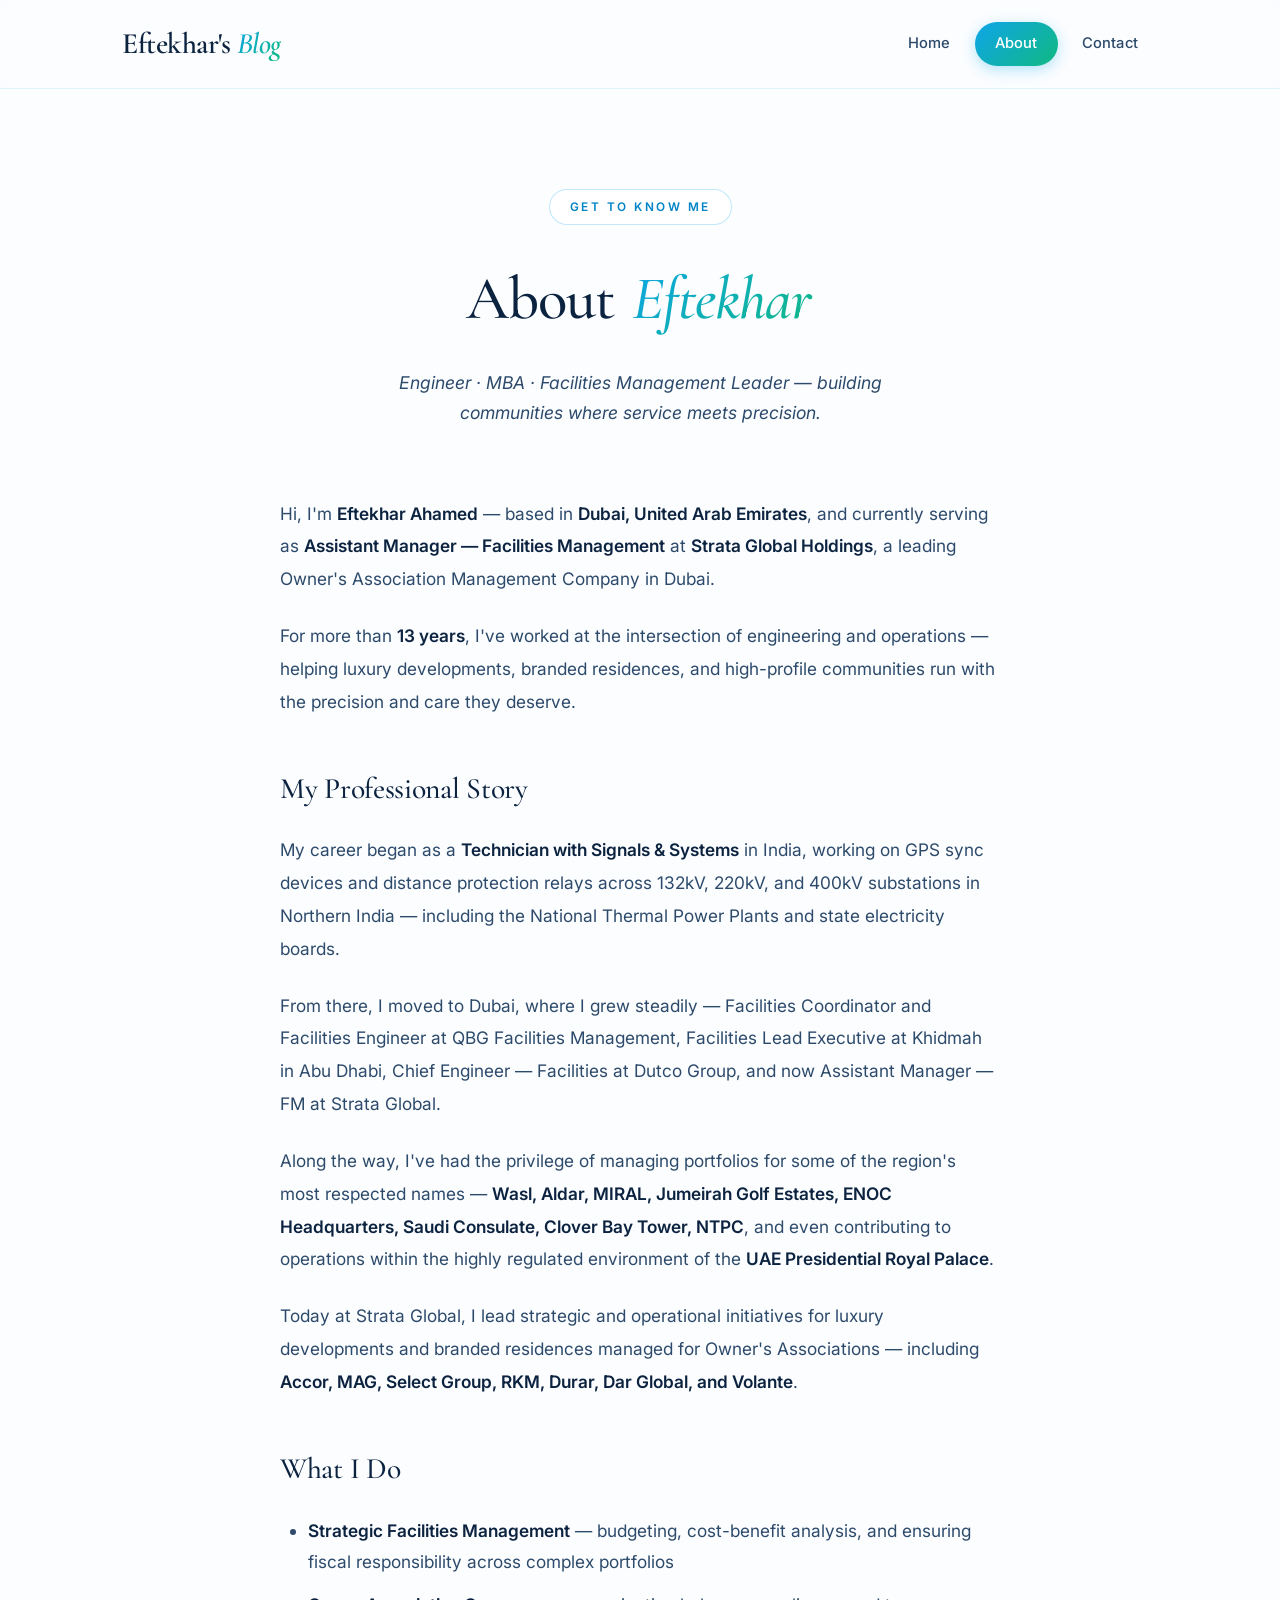
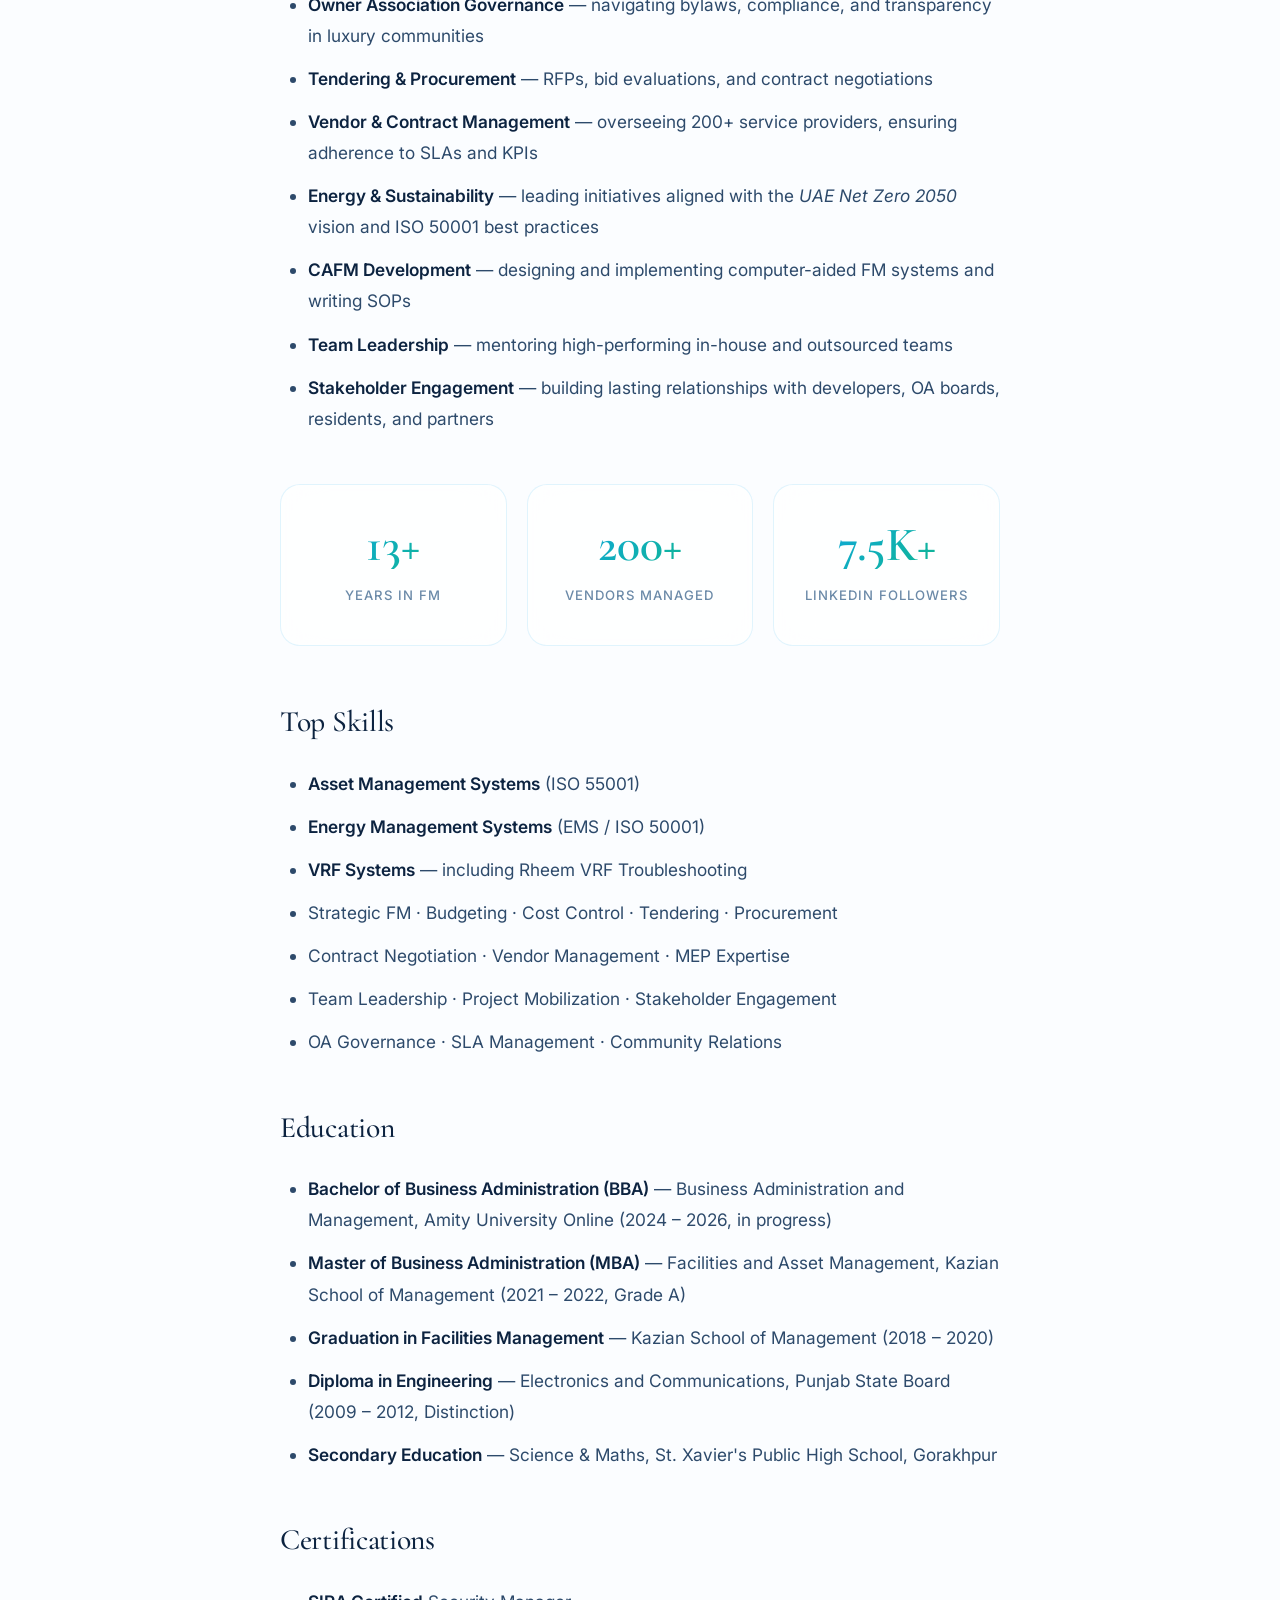
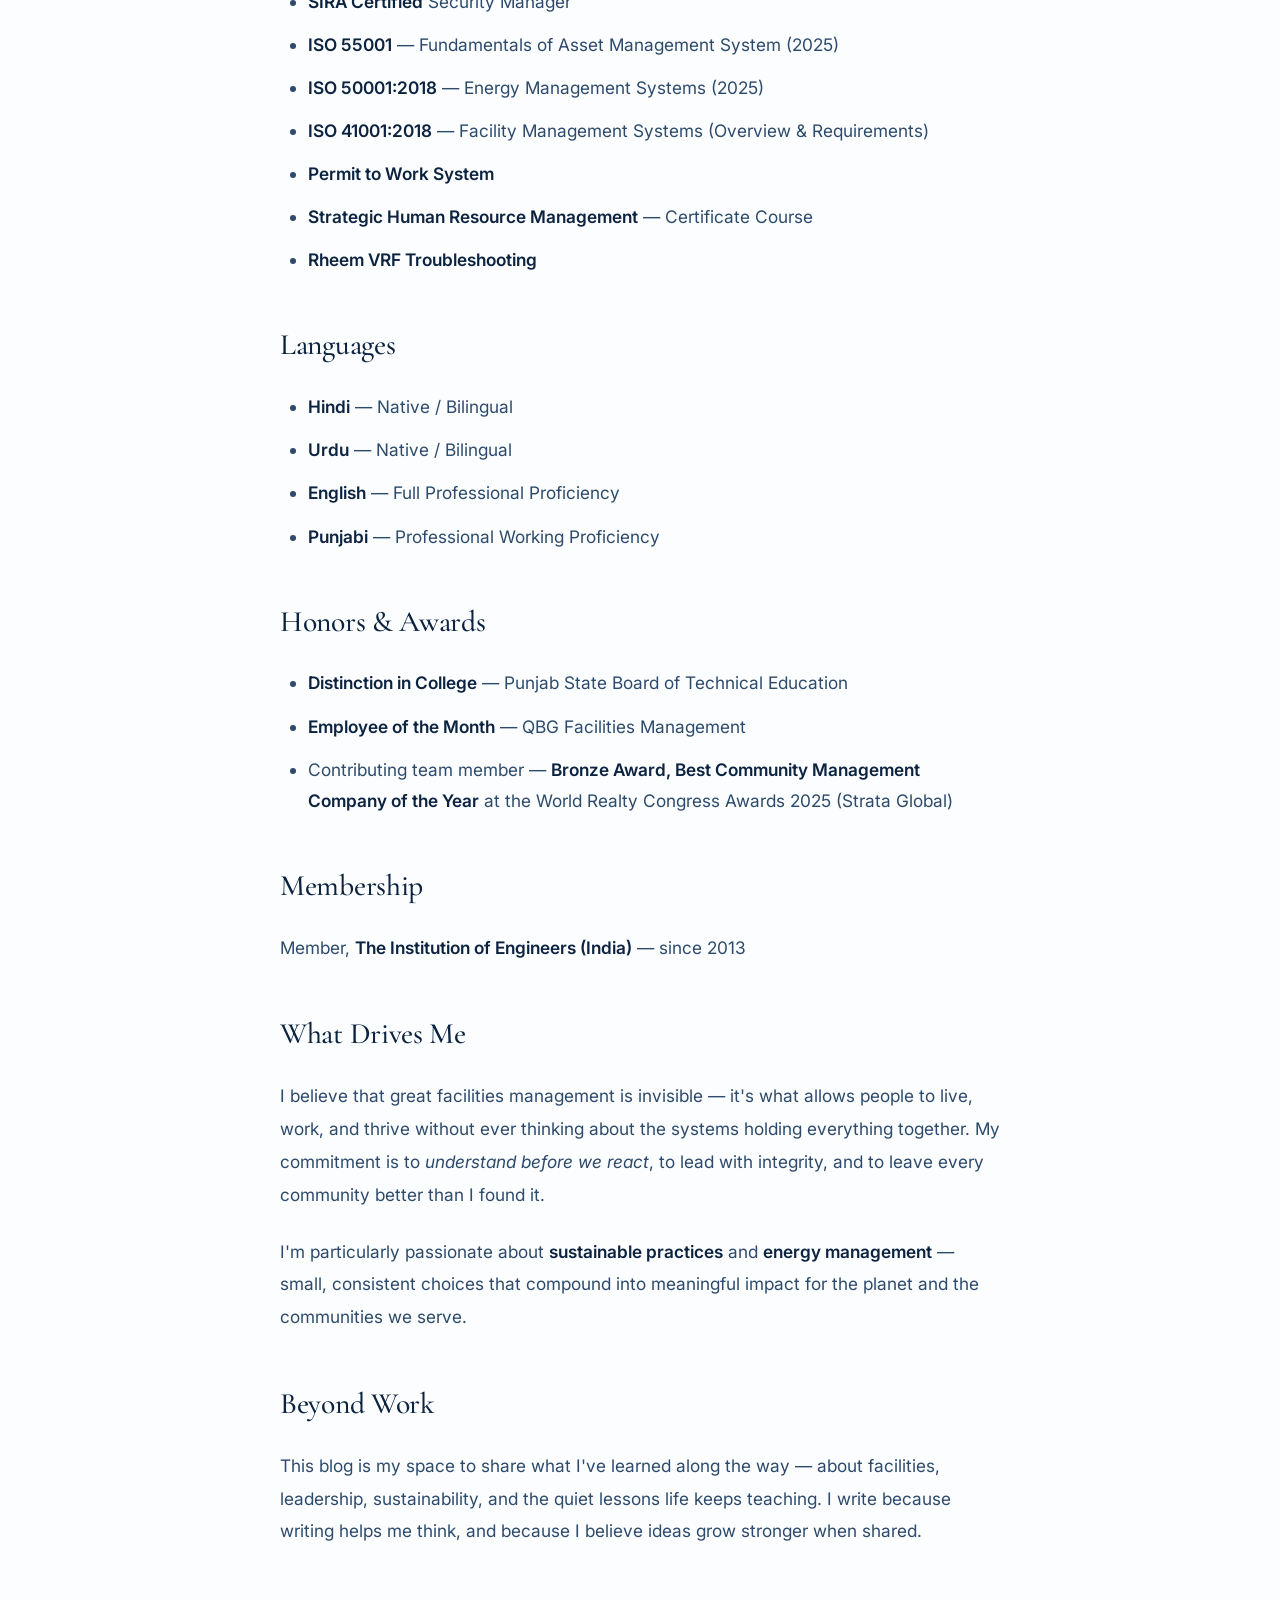
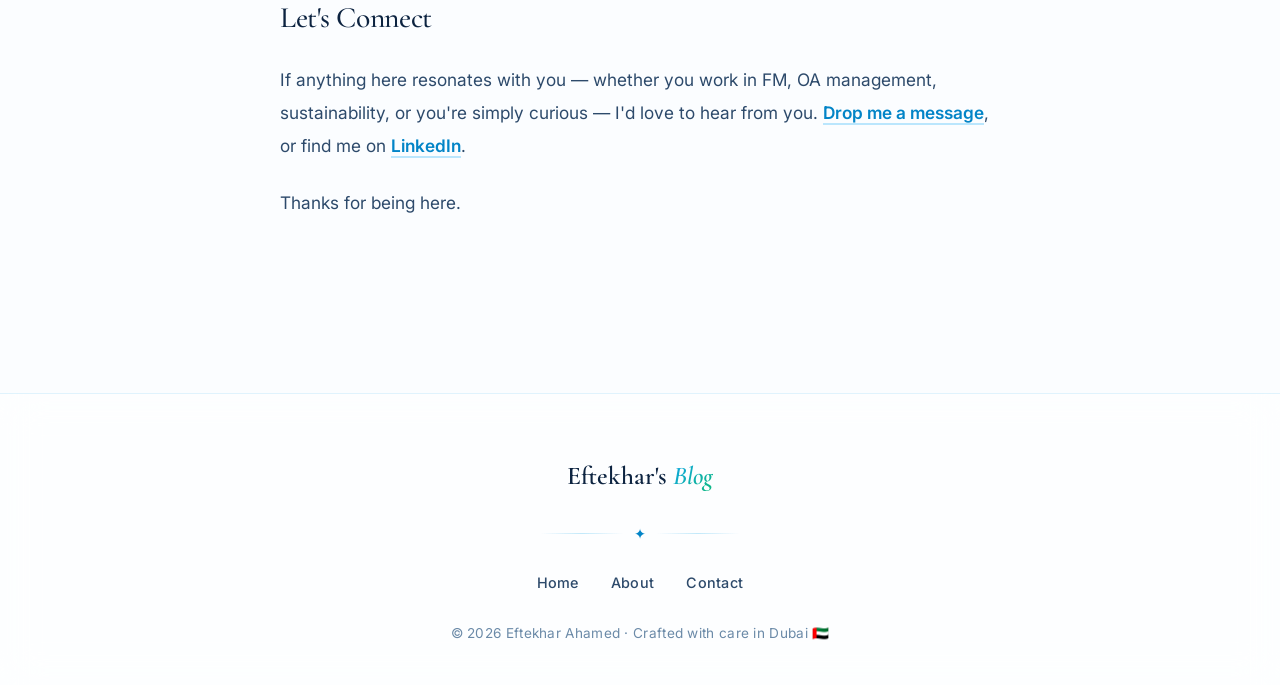
==== about.html @ 0084b4db "Nature hero: water drop, plants, parallax, scroll reveal, fix italic crop" ====
<!DOCTYPE html>
<html lang="en">
<head>
    <meta charset="UTF-8">
    <meta name="viewport" content="width=device-width, initial-scale=1.0">
    <meta name="color-scheme" content="light only">
    <title>About — Eftekhar Ahamed | Facilities Management Professional</title>
    <meta name="description" content="Eftekhar Ahamed — Assistant Manager FM at Strata Global. 13+ years in luxury Owner Association & Property Management across Dubai and UAE.">
    <link rel="preconnect" href="https://fonts.googleapis.com">
    <link rel="preconnect" href="https://fonts.gstatic.com" crossorigin>
    <link href="https://fonts.googleapis.com/css2?family=Cormorant+Garamond:ital,wght@0,400;0,500;0,600;0,700;1,400;1,500;1,600&family=Inter:wght@400;500;600;700&display=swap" rel="stylesheet">
    <link rel="stylesheet" href="css/style.css">
</head>
<body>
    <div class="orb orb-1"></div>
    <div class="orb orb-2"></div>
    <div class="orb orb-3"></div>

    <header class="header">
        <div class="container">
            <a href="index.html" class="logo">Eftekhar's <span>Blog</span></a>
            <nav class="nav">
                <a href="index.html">Home</a>
                <a href="about.html" class="active">About</a>
                <a href="contact.html">Contact</a>
            </nav>
        </div>
    </header>

    <main class="container">
        <section class="page-hero">
            <span class="tagline">Get to know me</span>
            <h1>About <em>Eftekhar</em></h1>
            <p>Engineer · MBA · Facilities Management Leader — building communities where service meets precision.</p>
        </section>

        <section class="about-content">
            <p>Hi, I'm <strong>Eftekhar Ahamed</strong> — based in <strong>Dubai, United Arab Emirates</strong>, and currently serving as <strong>Assistant Manager — Facilities Management</strong> at <strong>Strata Global Holdings</strong>, a leading Owner's Association Management Company in Dubai.</p>

            <p>For more than <strong>13 years</strong>, I've worked at the intersection of engineering and operations — helping luxury developments, branded residences, and high-profile communities run with the precision and care they deserve.</p>

            <h2>My Professional Story</h2>
            <p>My career began as a <strong>Technician with Signals & Systems</strong> in India, working on GPS sync devices and distance protection relays across 132kV, 220kV, and 400kV substations in Northern India — including the National Thermal Power Plants and state electricity boards.</p>

            <p>From there, I moved to Dubai, where I grew steadily — Facilities Coordinator and Facilities Engineer at QBG Facilities Management, Facilities Lead Executive at Khidmah in Abu Dhabi, Chief Engineer — Facilities at Dutco Group, and now Assistant Manager — FM at Strata Global.</p>

            <p>Along the way, I've had the privilege of managing portfolios for some of the region's most respected names — <strong>Wasl, Aldar, MIRAL, Jumeirah Golf Estates, ENOC Headquarters, Saudi Consulate, Clover Bay Tower, NTPC</strong>, and even contributing to operations within the highly regulated environment of the <strong>UAE Presidential Royal Palace</strong>.</p>

            <p>Today at Strata Global, I lead strategic and operational initiatives for luxury developments and branded residences managed for Owner's Associations — including <strong>Accor, MAG, Select Group, RKM, Durar, Dar Global, and Volante</strong>.</p>

            <h2>What I Do</h2>
            <ul>
                <li><strong>Strategic Facilities Management</strong> — budgeting, cost-benefit analysis, and ensuring fiscal responsibility across complex portfolios</li>
                <li><strong>Owner Association Governance</strong> — navigating bylaws, compliance, and transparency in luxury communities</li>
                <li><strong>Tendering & Procurement</strong> — RFPs, bid evaluations, and contract negotiations</li>
                <li><strong>Vendor & Contract Management</strong> — overseeing 200+ service providers, ensuring adherence to SLAs and KPIs</li>
                <li><strong>Energy & Sustainability</strong> — leading initiatives aligned with the <em>UAE Net Zero 2050</em> vision and ISO 50001 best practices</li>
                <li><strong>CAFM Development</strong> — designing and implementing computer-aided FM systems and writing SOPs</li>
                <li><strong>Team Leadership</strong> — mentoring high-performing in-house and outsourced teams</li>
                <li><strong>Stakeholder Engagement</strong> — building lasting relationships with developers, OA boards, residents, and partners</li>
            </ul>

            <div class="about-stats">
                <div class="about-stat">
                    <span class="number">13+</span>
                    <span class="label">Years in FM</span>
                </div>
                <div class="about-stat">
                    <span class="number">200+</span>
                    <span class="label">Vendors Managed</span>
                </div>
                <div class="about-stat">
                    <span class="number">7.5K+</span>
                    <span class="label">LinkedIn Followers</span>
                </div>
            </div>

            <h2>Top Skills</h2>
            <ul>
                <li><strong>Asset Management Systems</strong> (ISO 55001)</li>
                <li><strong>Energy Management Systems</strong> (EMS / ISO 50001)</li>
                <li><strong>VRF Systems</strong> — including Rheem VRF Troubleshooting</li>
                <li>Strategic FM · Budgeting · Cost Control · Tendering · Procurement</li>
                <li>Contract Negotiation · Vendor Management · MEP Expertise</li>
                <li>Team Leadership · Project Mobilization · Stakeholder Engagement</li>
                <li>OA Governance · SLA Management · Community Relations</li>
            </ul>

            <h2>Education</h2>
            <ul>
                <li><strong>Bachelor of Business Administration (BBA)</strong> — Business Administration and Management, Amity University Online (2024 – 2026, in progress)</li>
                <li><strong>Master of Business Administration (MBA)</strong> — Facilities and Asset Management, Kazian School of Management (2021 – 2022, Grade A)</li>
                <li><strong>Graduation in Facilities Management</strong> — Kazian School of Management (2018 – 2020)</li>
                <li><strong>Diploma in Engineering</strong> — Electronics and Communications, Punjab State Board (2009 – 2012, Distinction)</li>
                <li><strong>Secondary Education</strong> — Science & Maths, St. Xavier's Public High School, Gorakhpur</li>
            </ul>

            <h2>Certifications</h2>
            <ul>
                <li><strong>SIRA Certified</strong> Security Manager</li>
                <li><strong>ISO 55001</strong> — Fundamentals of Asset Management System (2025)</li>
                <li><strong>ISO 50001:2018</strong> — Energy Management Systems (2025)</li>
                <li><strong>ISO 41001:2018</strong> — Facility Management Systems (Overview & Requirements)</li>
                <li><strong>Permit to Work System</strong></li>
                <li><strong>Strategic Human Resource Management</strong> — Certificate Course</li>
                <li><strong>Rheem VRF Troubleshooting</strong></li>
            </ul>

            <h2>Languages</h2>
            <ul>
                <li><strong>Hindi</strong> — Native / Bilingual</li>
                <li><strong>Urdu</strong> — Native / Bilingual</li>
                <li><strong>English</strong> — Full Professional Proficiency</li>
                <li><strong>Punjabi</strong> — Professional Working Proficiency</li>
            </ul>

            <h2>Honors & Awards</h2>
            <ul>
                <li><strong>Distinction in College</strong> — Punjab State Board of Technical Education</li>
                <li><strong>Employee of the Month</strong> — QBG Facilities Management</li>
                <li>Contributing team member — <strong>Bronze Award, Best Community Management Company of the Year</strong> at the World Realty Congress Awards 2025 (Strata Global)</li>
            </ul>

            <h2>Membership</h2>
            <p>Member, <strong>The Institution of Engineers (India)</strong> — since 2013</p>

            <h2>What Drives Me</h2>
            <p>I believe that great facilities management is invisible — it's what allows people to live, work, and thrive without ever thinking about the systems holding everything together. My commitment is to <em>understand before we react</em>, to lead with integrity, and to leave every community better than I found it.</p>

            <p>I'm particularly passionate about <strong>sustainable practices</strong> and <strong>energy management</strong> — small, consistent choices that compound into meaningful impact for the planet and the communities we serve.</p>

            <h2>Beyond Work</h2>
            <p>This blog is my space to share what I've learned along the way — about facilities, leadership, sustainability, and the quiet lessons life keeps teaching. I write because writing helps me think, and because I believe ideas grow stronger when shared.</p>

            <h2>Let's Connect</h2>
            <p>If anything here resonates with you — whether you work in FM, OA management, sustainability, or you're simply curious — I'd love to hear from you. <a href="contact.html">Drop me a message</a>, or find me on <a href="https://www.linkedin.com/in/eftekhar-ahamed-2933852b/" target="_blank" rel="noopener">LinkedIn</a>.</p>

            <p>Thanks for being here.</p>
        </section>
    </main>

    <footer class="footer">
        <div class="container">
            <div class="footer-logo">Eftekhar's <span>Blog</span></div>
            <div class="footer-divider"><span>✦</span></div>
            <div class="footer-links">
                <a href="index.html">Home</a>
                <a href="about.html">About</a>
                <a href="contact.html">Contact</a>
            </div>
            <p>&copy; 2026 Eftekhar Ahamed · Crafted with care in Dubai 🇦🇪</p>
        </div>
    </footer>

    <script src="js/main.js" defer></script>
</body>
</html>
---- css/style.css ----
/* ==========================================
   EFTEKHAR'S BLOG - Elegant Sky & Green
   Nature edition with parallax & scroll reveal
   ========================================== */

* {
    margin: 0;
    padding: 0;
    box-sizing: border-box;
}

:root {
    color-scheme: light only;

    --bg: #fbfdff;
    --bg-soft: #f0f9ff;
    --surface: rgba(255, 255, 255, 0.75);
    --border: rgba(14, 165, 233, 0.12);
    --border-strong: rgba(14, 165, 233, 0.25);
    --text: #0c2340;
    --text-soft: #2d4a6b;
    --text-muted: #6b8aa8;

    --sky-50: #f0f9ff;
    --sky-100: #e0f2fe;
    --sky-200: #bae6fd;
    --sky-300: #7dd3fc;
    --sky-400: #38bdf8;
    --sky-500: #0ea5e9;
    --sky-600: #0284c7;
    --sky-700: #0369a1;

    --green-50: #ecfdf5;
    --green-100: #d1fae5;
    --green-200: #a7f3d0;
    --green-300: #6ee7b7;
    --green-400: #34d399;
    --green-500: #10b981;
    --green-600: #059669;
    --green-700: #047857;

    --accent: var(--sky-600);
    --accent-2: var(--green-600);
    --accent-soft: rgba(14, 165, 233, 0.08);

    --gradient: linear-gradient(135deg, var(--sky-500) 0%, var(--green-500) 100%);
    --gradient-soft: linear-gradient(135deg, var(--sky-100) 0%, var(--green-100) 100%);
    --gradient-hover: linear-gradient(135deg, var(--sky-600) 0%, var(--green-600) 100%);

    --shadow-sm: 0 2px 12px rgba(14, 165, 233, 0.08);
    --shadow-md: 0 8px 28px rgba(14, 165, 233, 0.12);
    --shadow-lg: 0 24px 60px rgba(14, 165, 233, 0.18);
    --shadow-elegant: 0 1px 2px rgba(14, 165, 233, 0.06), 0 8px 32px rgba(14, 165, 233, 0.08);

    --font-serif: 'Cormorant Garamond', Georgia, serif;
    --font-sans: 'Inter', -apple-system, BlinkMacSystemFont, 'Segoe UI', system-ui, sans-serif;
}

html {
    scroll-behavior: smooth;
    background: var(--bg);
}

body {
    font-family: var(--font-sans);
    background: var(--bg);
    color: var(--text);
    line-height: 1.75;
    -webkit-font-smoothing: antialiased;
    -moz-osx-font-smoothing: grayscale;
    overflow-x: hidden;
    min-height: 100vh;
    font-weight: 400;
}

/* ==========================================
   AMBIENT BACKGROUND
   ========================================== */
body::before {
    content: '';
    position: fixed;
    inset: 0;
    background:
        radial-gradient(at 20% 15%, rgba(14, 165, 233, 0.10) 0px, transparent 50%),
        radial-gradient(at 80% 20%, rgba(16, 185, 129, 0.08) 0px, transparent 50%),
        radial-gradient(at 50% 90%, rgba(125, 211, 252, 0.08) 0px, transparent 50%);
    z-index: -2;
}

.orb {
    position: fixed;
    border-radius: 50%;
    filter: blur(110px);
    opacity: 0.28;
    z-index: -1;
    pointer-events: none;
}

.orb-1 {
    width: 500px;
    height: 500px;
    background: var(--sky-400);
    top: -150px;
    left: -150px;
    animation: float1 28s ease-in-out infinite;
}

.orb-2 {
    width: 400px;
    height: 400px;
    background: var(--green-400);
    top: 40%;
    right: -150px;
    animation: float2 24s ease-in-out infinite;
}

.orb-3 {
    width: 350px;
    height: 350px;
    background: var(--sky-300);
    bottom: -100px;
    left: 35%;
    animation: float3 32s ease-in-out infinite;
}

@keyframes float1 {
    0%, 100% { transform: translate(0, 0); }
    50% { transform: translate(80px, 60px); }
}
@keyframes float2 {
    0%, 100% { transform: translate(0, 0); }
    50% { transform: translate(-100px, 40px); }
}
@keyframes float3 {
    0%, 100% { transform: translate(0, 0); }
    50% { transform: translate(60px, -80px); }
}

.container {
    max-width: 1100px;
    margin: 0 auto;
    padding: 0 32px;
    position: relative;
}

/* ==========================================
   HEADER
   ========================================== */
.header {
    position: sticky;
    top: 0;
    z-index: 100;
    backdrop-filter: blur(24px) saturate(180%);
    -webkit-backdrop-filter: blur(24px) saturate(180%);
    background: rgba(251, 253, 255, 0.75);
    border-bottom: 1px solid var(--border);
    padding: 22px 0;
}

.header .container {
    display: flex;
    justify-content: space-between;
    align-items: center;
}

.logo {
    font-family: var(--font-serif);
    font-size: 1.85rem;
    font-weight: 600;
    text-decoration: none;
    color: var(--text);
    letter-spacing: -0.5px;
    line-height: 1;
    transition: all 0.4s ease;
}

.logo span {
    background: var(--gradient);
    -webkit-background-clip: text;
    background-clip: text;
    -webkit-text-fill-color: transparent;
    font-style: italic;
}

.logo:hover {
    transform: scale(1.02);
}

.nav {
    display: flex;
    gap: 4px;
    align-items: center;
}

.nav a {
    color: var(--text-soft);
    text-decoration: none;
    padding: 9px 20px;
    border-radius: 100px;
    font-size: 0.92rem;
    font-weight: 500;
    transition: all 0.35s cubic-bezier(0.4, 0, 0.2, 1);
    letter-spacing: 0.2px;
}

.nav a:hover {
    color: var(--accent);
    background: var(--accent-soft);
}

.nav a.active {
    color: white;
    background: var(--gradient);
    box-shadow: 0 4px 14px rgba(14, 165, 233, 0.3);
}

/* ==========================================
   HOME HERO — Full screen nature
   ========================================== */
.hero-fullscreen {
    position: relative;
    min-height: 100vh;
    margin: 0 -32px;
    overflow: hidden;
    display: flex;
    align-items: center;
    justify-content: center;
    isolation: isolate;
}

.hero-image {
    position: absolute;
    inset: -10% -5%;
    z-index: -1;
    background-image: url('https://images.unsplash.com/photo-1559825481-12a05cc00344?w=1920&q=85&auto=format&fit=crop');
    background-size: cover;
    background-position: center;
    will-change: transform;
}

.hero-overlay {
    position: absolute;
    inset: 0;
    z-index: -1;
    background:
        linear-gradient(180deg, rgba(251, 253, 255, 0.35) 0%, rgba(251, 253, 255, 0.65) 60%, rgba(251, 253, 255, 0.95) 100%),
        linear-gradient(135deg, rgba(14, 165, 233, 0.15) 0%, rgba(16, 185, 129, 0.12) 100%);
}

.hero-content {
    text-align: center;
    padding: 60px 32px;
    position: relative;
    max-width: 800px;
    z-index: 2;
}

/* Plant decorations */
.plant {
    position: absolute;
    z-index: 1;
    opacity: 0.85;
    pointer-events: none;
    will-change: transform;
}

.plant-1 {
    bottom: -20px;
    left: -10px;
    width: 320px;
    transform-origin: bottom left;
    animation: sway 8s ease-in-out infinite;
}

.plant-2 {
    bottom: -30px;
    right: -20px;
    width: 360px;
    transform-origin: bottom right;
    animation: sway 9s ease-in-out infinite reverse;
}

.plant-3 {
    top: 5%;
    right: 3%;
    width: 140px;
    opacity: 0.7;
    animation: sway 11s ease-in-out infinite;
}

.plant-4 {
    top: 8%;
    left: 2%;
    width: 160px;
    opacity: 0.7;
    animation: sway 10s ease-in-out infinite reverse;
}

@keyframes sway {
    0%, 100% { transform: rotate(0deg); }
    50% { transform: rotate(2.5deg); }
}

/* Water drop ripple */
.water-drop {
    position: absolute;
    top: 18%;
    left: 50%;
    transform: translateX(-50%);
    width: 100px;
    height: 100px;
    z-index: 1;
    pointer-events: none;
}

.water-drop::before,
.water-drop::after {
    content: '';
    position: absolute;
    inset: 0;
    border-radius: 50%;
    border: 2px solid rgba(14, 165, 233, 0.4);
    animation: ripple 4s ease-out infinite;
}

.water-drop::after {
    animation-delay: 2s;
}

@keyframes ripple {
    0% { transform: scale(0.3); opacity: 1; }
    100% { transform: scale(2.5); opacity: 0; }
}

/* Hero text */
.hero-fullscreen .tagline {
    display: inline-flex;
    align-items: center;
    gap: 10px;
    background: rgba(255, 255, 255, 0.85);
    backdrop-filter: blur(10px);
    color: var(--accent);
    padding: 10px 24px;
    border-radius: 100px;
    font-size: 0.78rem;
    font-weight: 600;
    margin-bottom: 36px;
    letter-spacing: 2.5px;
    text-transform: uppercase;
    border: 1px solid var(--border-strong);
    box-shadow: var(--shadow-sm);
}

.hero-fullscreen .tagline::before {
    content: '';
    width: 8px;
    height: 8px;
    border-radius: 50%;
    background: var(--gradient);
    animation: pulse 2s ease-in-out infinite;
}

@keyframes pulse {
    0%, 100% { opacity: 1; transform: scale(1); }
    50% { opacity: 0.6; transform: scale(1.3); }
}

.hero-fullscreen h1 {
    font-family: var(--font-serif);
    font-size: clamp(3rem, 7vw, 6rem);
    font-weight: 500;
    line-height: 1.25;
    letter-spacing: -1.5px;
    margin-bottom: 28px;
    color: var(--text);
    padding: 0.15em 0 0.25em;
    overflow: visible;
}

.hero-fullscreen h1 em {
    font-style: italic;
    background: var(--gradient);
    -webkit-background-clip: text;
    background-clip: text;
    -webkit-text-fill-color: transparent;
    background-size: 200% 200%;
    animation: gradientShift 8s ease infinite;
    display: inline-block;
    font-weight: 500;
    padding: 0 0.05em;
    line-height: 1.3;
}

@keyframes gradientShift {
    0%, 100% { background-position: 0% 50%; }
    50% { background-position: 100% 50%; }
}

.hero-fullscreen p {
    color: var(--text-soft);
    font-size: clamp(1.05rem, 1.8vw, 1.3rem);
    max-width: 620px;
    margin: 0 auto 44px;
    line-height: 1.7;
    font-weight: 400;
}

.hero-fullscreen .cta-group {
    display: flex;
    gap: 14px;
    justify-content: center;
    flex-wrap: wrap;
}

/* Scroll indicator */
.scroll-hint {
    position: absolute;
    bottom: 30px;
    left: 50%;
    transform: translateX(-50%);
    color: var(--text-soft);
    font-size: 0.8rem;
    letter-spacing: 2px;
    text-transform: uppercase;
    font-weight: 500;
    z-index: 2;
    display: flex;
    flex-direction: column;
    align-items: center;
    gap: 10px;
    animation: scrollHint 2.5s ease-in-out infinite;
}

.scroll-hint::after {
    content: '';
    width: 1px;
    height: 40px;
    background: linear-gradient(180deg, var(--accent), transparent);
}

@keyframes scrollHint {
    0%, 100% { transform: translate(-50%, 0); opacity: 0.6; }
    50% { transform: translate(-50%, 10px); opacity: 1; }
}

/* ==========================================
   BUTTONS
   ========================================== */
.btn {
    display: inline-flex;
    align-items: center;
    gap: 10px;
    padding: 16px 34px;
    border-radius: 100px;
    text-decoration: none;
    font-weight: 600;
    font-size: 0.95rem;
    letter-spacing: 0.3px;
    transition: all 0.4s cubic-bezier(0.4, 0, 0.2, 1);
    border: none;
    cursor: pointer;
    font-family: inherit;
}

.btn-primary {
    background: var(--gradient);
    color: white;
    box-shadow: 0 10px 30px rgba(14, 165, 233, 0.35);
}

.btn-primary:hover {
    transform: translateY(-3px);
    box-shadow: 0 16px 40px rgba(14, 165, 233, 0.45);
}

.btn-secondary {
    background: rgba(255, 255, 255, 0.9);
    backdrop-filter: blur(10px);
    color: var(--text);
    border: 1.5px solid var(--border-strong);
}

.btn-secondary:hover {
    transform: translateY(-3px);
    border-color: var(--accent);
    box-shadow: var(--shadow-md);
}

/* ==========================================
   SCROLL REVEAL
   ========================================== */
.reveal {
    opacity: 0;
    transform: translateY(40px);
    transition: opacity 1s cubic-bezier(0.16, 1, 0.3, 1), transform 1s cubic-bezier(0.16, 1, 0.3, 1);
    will-change: opacity, transform;
}

.reveal.visible {
    opacity: 1;
    transform: translateY(0);
}

.reveal-delay-1 { transition-delay: 0.1s; }
.reveal-delay-2 { transition-delay: 0.2s; }
.reveal-delay-3 { transition-delay: 0.3s; }

/* Soothing section transitions */
.posts-section {
    padding: 120px 0 80px;
    position: relative;
}

.posts-section::before {
    content: '';
    position: absolute;
    top: -1px;
    left: 50%;
    transform: translateX(-50%);
    width: 90%;
    max-width: 600px;
    height: 100px;
    background: radial-gradient(ellipse at center top, rgba(14, 165, 233, 0.08), transparent 70%);
    pointer-events: none;
}

/* Elegant divider */
.elegant-divider {
    display: flex;
    align-items: center;
    justify-content: center;
    gap: 14px;
    margin: 0 0 60px;
}

.elegant-divider::before,
.elegant-divider::after {
    content: '';
    flex: 1;
    max-width: 120px;
    height: 1px;
    background: linear-gradient(90deg, transparent, var(--border-strong), transparent);
}

.elegant-divider span {
    color: var(--accent);
    font-size: 1.3rem;
}

/* ==========================================
   SECTIONS
   ========================================== */
.section-title {
    text-align: center;
    margin-bottom: 70px;
}

.section-title .label {
    display: inline-block;
    color: var(--accent);
    font-size: 0.75rem;
    font-weight: 700;
    text-transform: uppercase;
    letter-spacing: 3px;
    margin-bottom: 14px;
}

.section-title h2 {
    font-family: var(--font-serif);
    font-size: clamp(2.2rem, 4vw, 3.2rem);
    font-weight: 500;
    letter-spacing: -1px;
    margin-bottom: 14px;
    line-height: 1.3;
    padding: 0.1em 0;
}

.section-title h2 em {
    font-style: italic;
    background: var(--gradient);
    -webkit-background-clip: text;
    background-clip: text;
    -webkit-text-fill-color: transparent;
    line-height: 1.4;
    display: inline-block;
}

.section-title p {
    color: var(--text-muted);
    font-size: 1.05rem;
    max-width: 500px;
    margin: 0 auto;
    font-style: italic;
}

/* ==========================================
   POSTS GRID
   ========================================== */
.posts-grid {
    display: grid;
    grid-template-columns: repeat(auto-fit, minmax(330px, 1fr));
    gap: 28px;
    padding-bottom: 100px;
}

.post-card {
    background: rgba(255, 255, 255, 0.75);
    backdrop-filter: blur(20px);
    -webkit-backdrop-filter: blur(20px);
    border: 1px solid var(--border);
    border-radius: 20px;
    padding: 36px;
    transition: all 0.5s cubic-bezier(0.4, 0, 0.2, 1);
    position: relative;
    overflow: hidden;
}

.post-card::before {
    content: '';
    position: absolute;
    top: 0;
    left: 0;
    right: 0;
    height: 3px;
    background: var(--gradient);
    transform: scaleX(0);
    transform-origin: left;
    transition: transform 0.5s ease;
}

.post-card:hover {
    transform: translateY(-6px);
    box-shadow: var(--shadow-lg);
    border-color: var(--border-strong);
}

.post-card:hover::before {
    transform: scaleX(1);
}

.post-meta-top {
    display: flex;
    align-items: center;
    gap: 12px;
    margin-bottom: 20px;
}

.post-date {
    color: var(--text-muted);
    font-size: 0.82rem;
    font-weight: 500;
    letter-spacing: 0.3px;
}

.post-tag {
    font-size: 0.7rem;
    padding: 5px 12px;
    border-radius: 100px;
    font-weight: 700;
    text-transform: uppercase;
    letter-spacing: 0.8px;
}

.tag-life {
    background: var(--sky-50);
    color: var(--sky-700);
    border: 1px solid var(--sky-100);
}

.tag-tech {
    background: var(--green-50);
    color: var(--green-700);
    border: 1px solid var(--green-100);
}

.tag-seo {
    background: linear-gradient(135deg, var(--sky-50), var(--green-50));
    color: var(--sky-700);
    border: 1px solid var(--border);
}

.post-card h3 {
    font-family: var(--font-serif);
    margin: 0 0 14px;
    font-size: 1.7rem;
    font-weight: 600;
    line-height: 1.3;
    letter-spacing: -0.3px;
}

.post-card h3 a {
    color: var(--text);
    text-decoration: none;
    transition: color 0.3s ease;
}

.post-card:hover h3 a {
    color: var(--accent);
}

.post-card p {
    color: var(--text-soft);
    font-size: 0.98rem;
    line-height: 1.7;
    margin-bottom: 22px;
}

.read-more {
    color: var(--accent);
    text-decoration: none;
    font-size: 0.88rem;
    font-weight: 600;
    display: inline-flex;
    align-items: center;
    gap: 8px;
    letter-spacing: 0.3px;
    transition: gap 0.3s ease;
}

.post-card:hover .read-more {
    gap: 14px;
}

/* ==========================================
   PAGE HERO (Inner pages)
   ========================================== */
.page-hero {
    text-align: center;
    padding: 100px 0 70px;
    position: relative;
}

.page-hero .tagline {
    display: inline-flex;
    align-items: center;
    gap: 10px;
    background: white;
    color: var(--accent);
    padding: 7px 20px;
    border-radius: 100px;
    font-size: 0.74rem;
    font-weight: 600;
    margin-bottom: 24px;
    letter-spacing: 2.5px;
    text-transform: uppercase;
    border: 1px solid var(--border-strong);
}

.page-hero h1 {
    font-family: var(--font-serif);
    font-size: clamp(2.4rem, 5vw, 3.8rem);
    font-weight: 500;
    letter-spacing: -1px;
    margin-bottom: 18px;
    line-height: 1.25;
    padding: 0.1em 0 0.15em;
}

.page-hero h1 em {
    font-style: italic;
    background: var(--gradient);
    -webkit-background-clip: text;
    background-clip: text;
    -webkit-text-fill-color: transparent;
    font-weight: 500;
    line-height: 1.4;
    display: inline-block;
    padding: 0 0.05em;
}

.page-hero p {
    color: var(--text-soft);
    font-size: 1.1rem;
    max-width: 560px;
    margin: 0 auto;
    line-height: 1.7;
    font-style: italic;
}

/* ==========================================
   POST PAGE
   ========================================== */
.post-header {
    text-align: center;
    padding: 80px 0 50px;
    max-width: 800px;
    margin: 0 auto;
}

.post-header h1 {
    font-family: var(--font-serif);
    font-size: clamp(2.2rem, 5vw, 3.4rem);
    font-weight: 500;
    line-height: 1.25;
    margin: 18px 0;
    letter-spacing: -0.8px;
    padding: 0.1em 0;
}

.post-header h1 em {
    font-style: italic;
    background: var(--gradient);
    -webkit-background-clip: text;
    background-clip: text;
    -webkit-text-fill-color: transparent;
    font-weight: 500;
    line-height: 1.4;
    display: inline-block;
    padding: 0 0.05em;
}

.post-meta {
    display: flex;
    align-items: center;
    justify-content: center;
    gap: 14px;
}

.back-link {
    display: inline-flex;
    align-items: center;
    gap: 8px;
    color: var(--accent);
    text-decoration: none;
    font-size: 0.88rem;
    font-weight: 600;
    margin-bottom: 12px;
    letter-spacing: 0.3px;
    transition: gap 0.3s ease;
}

.back-link:hover {
    gap: 12px;
}

.post-content {
    max-width: 720px;
    margin: 0 auto;
    padding-bottom: 100px;
    font-size: 1.1rem;
}

.post-content h2 {
    font-family: var(--font-serif);
    font-size: 1.85rem;
    margin: 50px 0 20px;
    font-weight: 500;
    letter-spacing: -0.3px;
    color: var(--text);
}

.post-content h3 {
    font-family: var(--font-serif);
    font-size: 1.4rem;
    margin: 34px 0 14px;
    font-weight: 600;
    color: var(--text);
}

.post-content p {
    margin-bottom: 24px;
    color: var(--text-soft);
    line-height: 1.9;
}

.post-content ul,
.post-content ol {
    margin: 0 0 26px 28px;
    color: var(--text-soft);
}

.post-content li {
    margin-bottom: 12px;
    line-height: 1.8;
}

.post-content blockquote {
    position: relative;
    padding: 28px 32px;
    margin: 36px 0;
    background: var(--gradient-soft);
    border-radius: 16px;
    font-family: var(--font-serif);
    font-size: 1.3rem;
    font-style: italic;
    color: var(--text);
    line-height: 1.6;
    font-weight: 400;
    border-left: 4px solid var(--accent);
}

.post-content blockquote::before {
    content: '"';
    position: absolute;
    top: -20px;
    left: 20px;
    font-size: 5rem;
    color: var(--accent);
    opacity: 0.2;
    font-family: var(--font-serif);
    line-height: 1;
}

.post-content code {
    background: var(--sky-50);
    padding: 3px 9px;
    border-radius: 6px;
    font-size: 0.92em;
    font-family: 'JetBrains Mono', 'Consolas', monospace;
    color: var(--accent);
    font-weight: 500;
    border: 1px solid var(--sky-100);
}

.post-content pre {
    background: linear-gradient(135deg, #0c2340, #1e3a5f);
    color: #e0f2fe;
    padding: 26px;
    border-radius: 14px;
    overflow-x: auto;
    margin: 26px 0;
    font-size: 0.94rem;
    box-shadow: var(--shadow-md);
}

.post-content pre code {
    background: none;
    color: inherit;
    padding: 0;
    border: none;
}

.post-content a {
    color: var(--accent);
    text-decoration: none;
    font-weight: 600;
    border-bottom: 2px solid var(--sky-200);
    transition: border-color 0.3s ease;
}

.post-content a:hover {
    border-bottom-color: var(--accent);
}

.post-content strong {
    color: var(--text);
    font-weight: 600;
}

/* ==========================================
   ABOUT PAGE
   ========================================== */
.about-content {
    max-width: 720px;
    margin: 0 auto;
    padding-bottom: 100px;
    font-size: 1.08rem;
}

.about-content p {
    margin-bottom: 24px;
    line-height: 1.9;
    color: var(--text-soft);
}

.about-content h2 {
    font-family: var(--font-serif);
    font-size: 1.85rem;
    margin: 44px 0 20px;
    font-weight: 500;
    letter-spacing: -0.3px;
}

.about-content ul {
    margin: 0 0 26px 28px;
    color: var(--text-soft);
}

.about-content li {
    margin-bottom: 12px;
    line-height: 1.8;
}

.about-content strong {
    color: var(--text);
    font-weight: 600;
}

.about-stats {
    display: grid;
    grid-template-columns: repeat(auto-fit, minmax(180px, 1fr));
    gap: 20px;
    margin: 50px 0;
}

.about-stat {
    padding: 36px 24px;
    background: rgba(255, 255, 255, 0.75);
    backdrop-filter: blur(20px);
    border: 1px solid var(--border);
    border-radius: 20px;
    text-align: center;
    transition: all 0.4s ease;
    position: relative;
    overflow: hidden;
}

.about-stat::before {
    content: '';
    position: absolute;
    top: 0;
    left: 0;
    right: 0;
    height: 3px;
    background: var(--gradient);
    transform: scaleX(0);
    transition: transform 0.4s ease;
}

.about-stat:hover {
    transform: translateY(-4px);
    box-shadow: var(--shadow-md);
}

.about-stat:hover::before {
    transform: scaleX(1);
}

.about-stat .number {
    display: block;
    font-family: var(--font-serif);
    font-size: 3rem;
    font-weight: 600;
    background: var(--gradient);
    -webkit-background-clip: text;
    background-clip: text;
    -webkit-text-fill-color: transparent;
    line-height: 1;
    margin-bottom: 10px;
}

.about-stat .label {
    color: var(--text-muted);
    font-size: 0.82rem;
    font-weight: 500;
    text-transform: uppercase;
    letter-spacing: 1px;
}

.about-content a {
    color: var(--accent);
    text-decoration: none;
    font-weight: 600;
    border-bottom: 2px solid var(--sky-200);
    transition: border-color 0.3s ease;
}

.about-content a:hover {
    border-bottom-color: var(--accent);
}

/* ==========================================
   CONTACT PAGE
   ========================================== */
.contact-wrap {
    display: grid;
    grid-template-columns: 1.3fr 1fr;
    gap: 36px;
    padding-bottom: 100px;
    max-width: 1000px;
    margin: 0 auto;
}

.contact-form {
    background: rgba(255, 255, 255, 0.8);
    backdrop-filter: blur(20px);
    padding: 44px;
    border-radius: 24px;
    border: 1px solid var(--border);
    box-shadow: var(--shadow-elegant);
}

.form-group {
    margin-bottom: 24px;
}

.form-group label {
    display: block;
    margin-bottom: 10px;
    color: var(--text);
    font-weight: 600;
    font-size: 0.88rem;
    letter-spacing: 0.3px;
}

.form-group input,
.form-group textarea {
    width: 100%;
    padding: 15px 18px;
    border: 1.5px solid var(--border);
    border-radius: 12px;
    background: white;
    color: var(--text);
    font-size: 0.98rem;
    font-family: inherit;
    transition: all 0.3s ease;
}

.form-group input:focus,
.form-group textarea:focus {
    outline: none;
    border-color: var(--accent);
    box-shadow: 0 0 0 4px var(--accent-soft);
}

.form-group input::placeholder,
.form-group textarea::placeholder {
    color: #a8c4dd;
}

.form-group textarea {
    min-height: 150px;
    resize: vertical;
    line-height: 1.6;
}

.contact-form button {
    width: 100%;
    padding: 17px;
    background: var(--gradient);
    color: white;
    border: none;
    border-radius: 12px;
    font-size: 0.98rem;
    font-weight: 600;
    cursor: pointer;
    transition: all 0.3s ease;
    box-shadow: 0 10px 30px rgba(14, 165, 233, 0.3);
    letter-spacing: 0.3px;
    font-family: inherit;
}

.contact-form button:hover {
    transform: translateY(-2px);
    box-shadow: 0 14px 36px rgba(14, 165, 233, 0.4);
}

.contact-info {
    display: flex;
    flex-direction: column;
    gap: 18px;
}

.contact-card {
    padding: 30px;
    background: rgba(255, 255, 255, 0.75);
    backdrop-filter: blur(20px);
    border: 1px solid var(--border);
    border-radius: 20px;
    transition: all 0.4s ease;
    position: relative;
    overflow: hidden;
}

.contact-card::before {
    content: '';
    position: absolute;
    left: 0;
    top: 0;
    bottom: 0;
    width: 4px;
    background: var(--gradient);
    transform: scaleY(0);
    transform-origin: top;
    transition: transform 0.4s ease;
}

.contact-card:hover {
    transform: translateX(4px);
    box-shadow: var(--shadow-md);
}

.contact-card:hover::before {
    transform: scaleY(1);
}

.contact-card .icon-wrap {
    display: inline-flex;
    align-items: center;
    justify-content: center;
    width: 52px;
    height: 52px;
    border-radius: 14px;
    background: var(--gradient-soft);
    color: var(--accent);
    font-size: 1.5rem;
    font-weight: 700;
    margin-bottom: 16px;
    border: 1px solid var(--border-strong);
}

.contact-card h3 {
    font-family: var(--font-serif);
    font-size: 1.2rem;
    margin-bottom: 8px;
    font-weight: 600;
    color: var(--text);
}

.contact-card p {
    color: var(--text-soft);
    font-size: 0.92rem;
    line-height: 1.6;
}

.contact-card a {
    color: var(--accent);
    text-decoration: none;
    font-weight: 600;
    border-bottom: 1.5px solid var(--sky-200);
    transition: border-color 0.3s ease;
}

.contact-card a:hover {
    border-bottom-color: var(--accent);
}

/* ==========================================
   FOOTER
   ========================================== */
.footer {
    background: rgba(255, 255, 255, 0.6);
    backdrop-filter: blur(20px);
    border-top: 1px solid var(--border);
    padding: 60px 0 40px;
    text-align: center;
    margin-top: 50px;
}

.footer .footer-logo {
    font-family: var(--font-serif);
    font-size: 1.6rem;
    font-weight: 600;
    color: var(--text);
    margin-bottom: 22px;
    display: inline-block;
}

.footer .footer-logo span {
    background: var(--gradient);
    -webkit-background-clip: text;
    background-clip: text;
    -webkit-text-fill-color: transparent;
    font-style: italic;
}

.footer-links {
    display: flex;
    justify-content: center;
    gap: 32px;
    margin-bottom: 26px;
    flex-wrap: wrap;
}

.footer-links a {
    color: var(--text-soft);
    text-decoration: none;
    font-size: 0.9rem;
    font-weight: 500;
    transition: color 0.3s ease;
    letter-spacing: 0.3px;
}

.footer-links a:hover {
    color: var(--accent);
}

.footer p {
    color: var(--text-muted);
    font-size: 0.85rem;
    letter-spacing: 0.3px;
}

.footer .footer-divider {
    margin: 0 auto 24px;
    display: flex;
    align-items: center;
    justify-content: center;
    gap: 10px;
    max-width: 200px;
}

.footer .footer-divider::before,
.footer .footer-divider::after {
    content: '';
    flex: 1;
    height: 1px;
    background: linear-gradient(90deg, transparent, var(--border-strong), transparent);
}

.footer .footer-divider span {
    color: var(--accent);
    font-size: 0.9rem;
}

/* ==========================================
   RESPONSIVE
   ========================================== */
@media (max-width: 800px) {
    .container {
        padding: 0 20px;
    }

    .hero-fullscreen {
        margin: 0 -20px;
        min-height: 90vh;
    }

    .hero-content {
        padding: 40px 20px;
    }

    .plant-1 { width: 180px; }
    .plant-2 { width: 200px; }
    .plant-3, .plant-4 { display: none; }

    .water-drop { top: 12%; width: 70px; height: 70px; }

    .header {
        padding: 18px 0;
    }

    .header .container {
        flex-direction: column;
        gap: 14px;
    }

    .nav {
        gap: 2px;
    }

    .nav a {
        padding: 7px 15px;
        font-size: 0.88rem;
    }

    .contact-wrap {
        grid-template-columns: 1fr;
    }

    .contact-form {
        padding: 30px;
    }

    .orb {
        opacity: 0.18;
    }

    .post-card {
        padding: 28px;
    }

    .post-card h3 {
        font-size: 1.4rem;
    }

    .scroll-hint {
        display: none;
    }
}

@media (prefers-reduced-motion: reduce) {
    *, *::before, *::after {
        animation-duration: 0.01ms !important;
        animation-iteration-count: 1 !important;
        transition-duration: 0.01ms !important;
    }
    .reveal {
        opacity: 1;
        transform: none;
    }
}
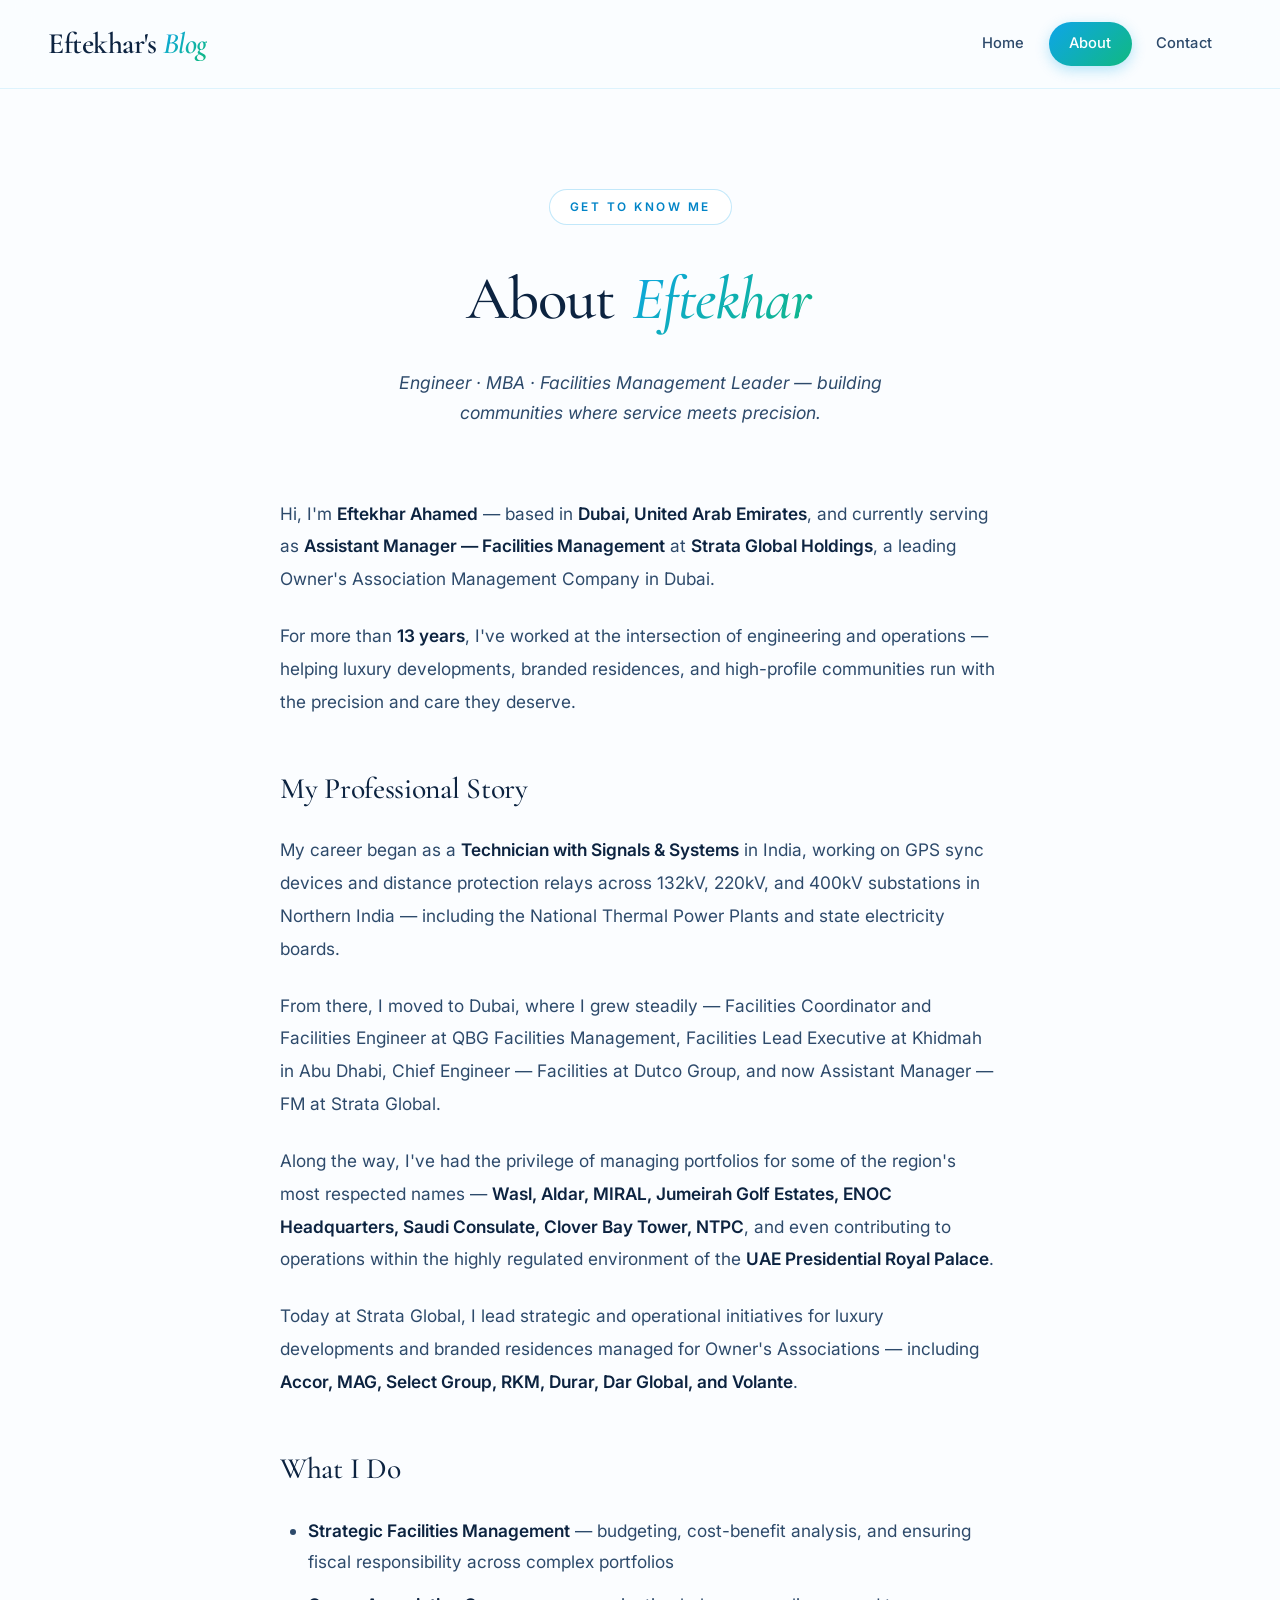
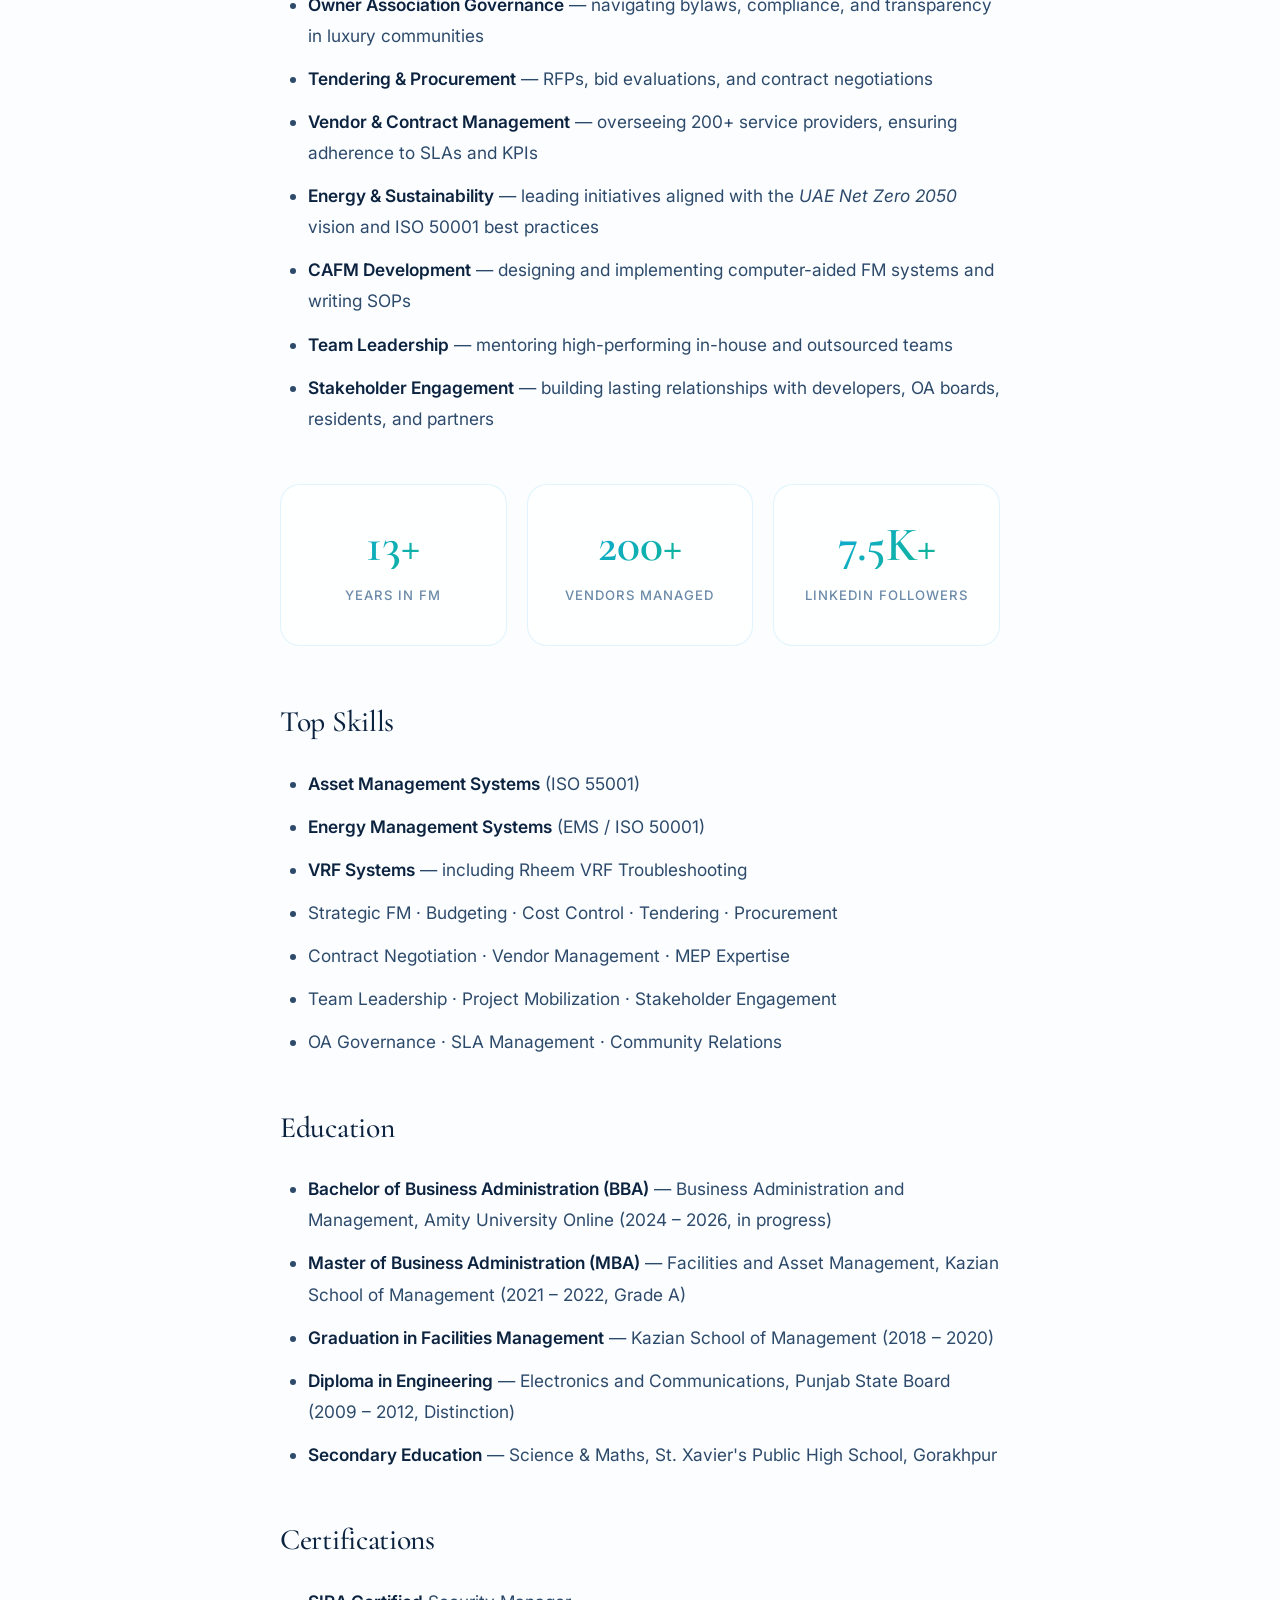
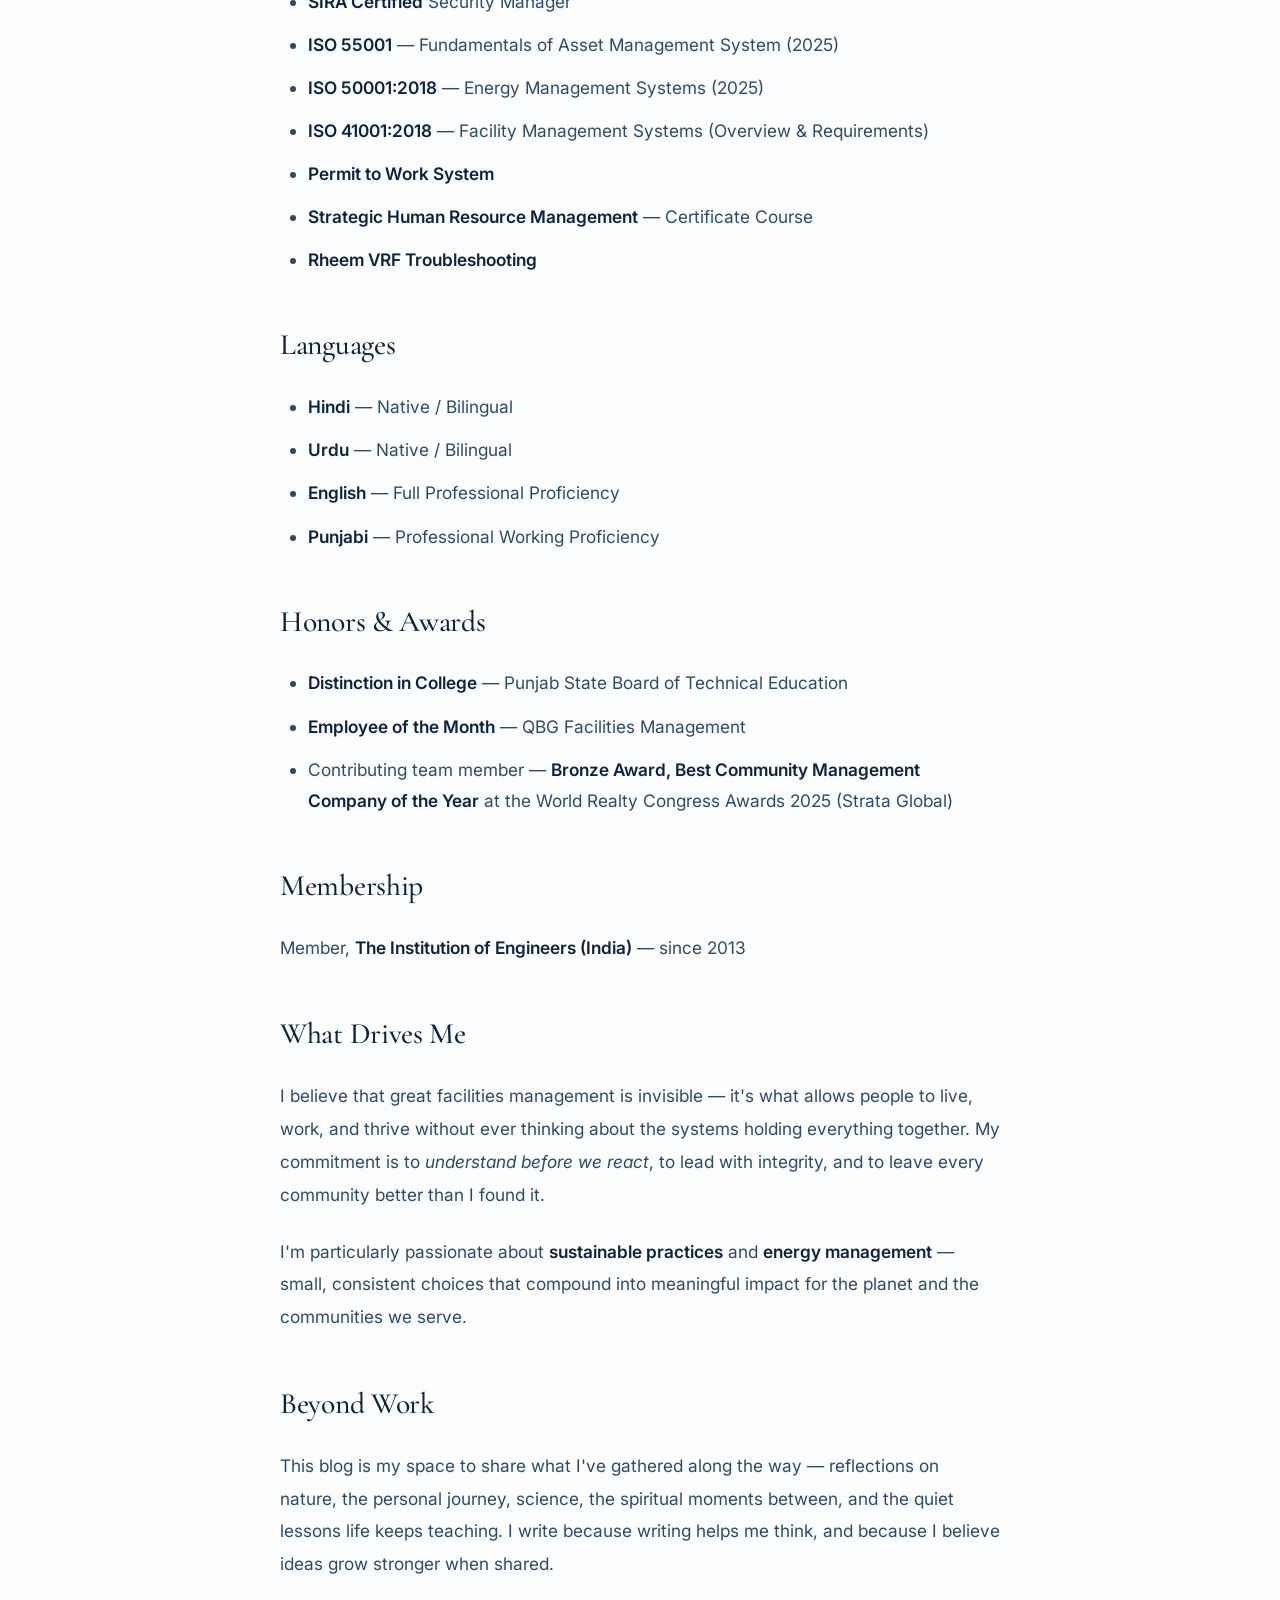
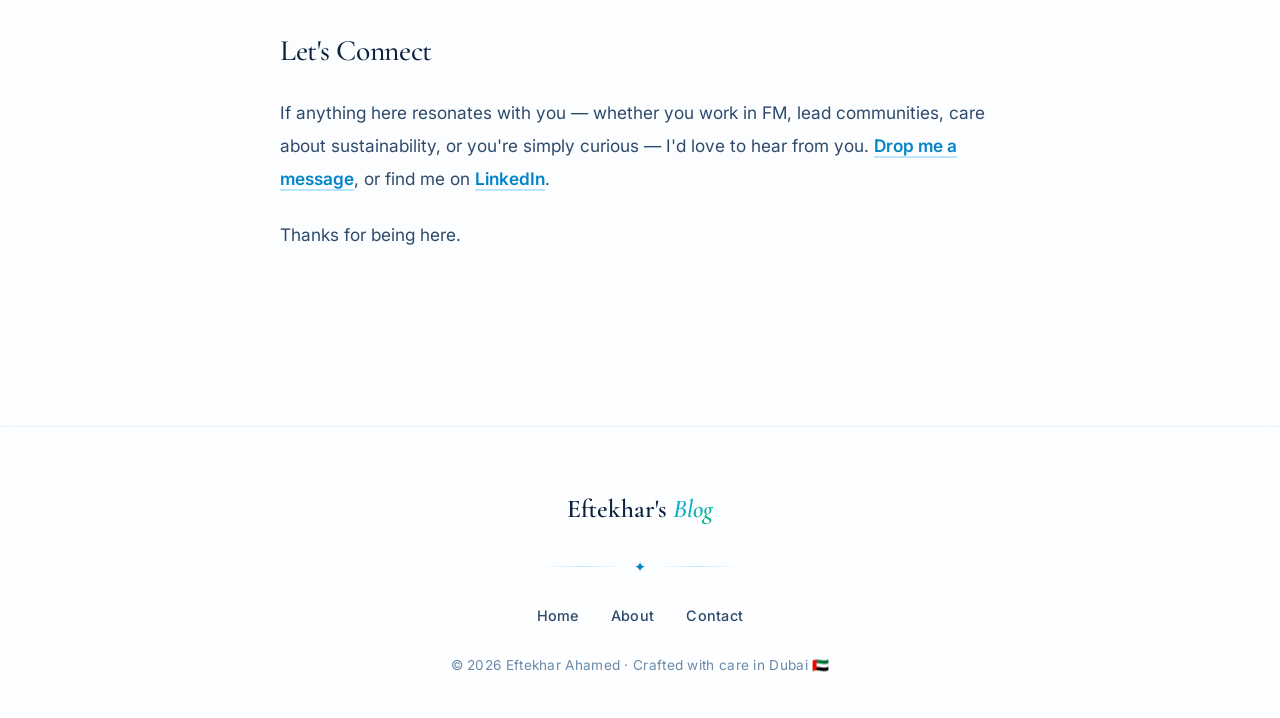
==== commit 72c6a16a: "Replace photo with animated droplet scene, bigger text, remove SEO, add nature/spiritual posts" ====
--- a/about.html
+++ b/about.html
@@ -130,10 +130,10 @@
             <p>I'm particularly passionate about <strong>sustainable practices</strong> and <strong>energy management</strong> — small, consistent choices that compound into meaningful impact for the planet and the communities we serve.</p>
 
             <h2>Beyond Work</h2>
-            <p>This blog is my space to share what I've learned along the way — about facilities, leadership, sustainability, and the quiet lessons life keeps teaching. I write because writing helps me think, and because I believe ideas grow stronger when shared.</p>
+            <p>This blog is my space to share what I've gathered along the way — reflections on nature, the personal journey, science, the spiritual moments between, and the quiet lessons life keeps teaching. I write because writing helps me think, and because I believe ideas grow stronger when shared.</p>
 
             <h2>Let's Connect</h2>
-            <p>If anything here resonates with you — whether you work in FM, OA management, sustainability, or you're simply curious — I'd love to hear from you. <a href="contact.html">Drop me a message</a>, or find me on <a href="https://www.linkedin.com/in/eftekhar-ahamed-2933852b/" target="_blank" rel="noopener">LinkedIn</a>.</p>
+            <p>If anything here resonates with you — whether you work in FM, lead communities, care about sustainability, or you're simply curious — I'd love to hear from you. <a href="contact.html">Drop me a message</a>, or find me on <a href="https://www.linkedin.com/in/eftekhar-ahamed-2933852b/" target="_blank" rel="noopener">LinkedIn</a>.</p>
 
             <p>Thanks for being here.</p>
         </section>
--- a/css/style.css
+++ b/css/style.css
@@ -1,6 +1,6 @@
 /* ==========================================
    EFTEKHAR'S BLOG - Elegant Sky & Green
-   Nature edition with parallax & scroll reveal
+   Split-layout hero, editorial feel
    ========================================== */
 
 * {
@@ -45,12 +45,11 @@
 
     --gradient: linear-gradient(135deg, var(--sky-500) 0%, var(--green-500) 100%);
     --gradient-soft: linear-gradient(135deg, var(--sky-100) 0%, var(--green-100) 100%);
-    --gradient-hover: linear-gradient(135deg, var(--sky-600) 0%, var(--green-600) 100%);
 
     --shadow-sm: 0 2px 12px rgba(14, 165, 233, 0.08);
     --shadow-md: 0 8px 28px rgba(14, 165, 233, 0.12);
     --shadow-lg: 0 24px 60px rgba(14, 165, 233, 0.18);
-    --shadow-elegant: 0 1px 2px rgba(14, 165, 233, 0.06), 0 8px 32px rgba(14, 165, 233, 0.08);
+    --shadow-image: 0 30px 80px -20px rgba(12, 35, 64, 0.25), 0 8px 30px -10px rgba(14, 165, 233, 0.2);
 
     --font-serif: 'Cormorant Garamond', Georgia, serif;
     --font-sans: 'Inter', -apple-system, BlinkMacSystemFont, 'Segoe UI', system-ui, sans-serif;
@@ -73,25 +72,23 @@
     font-weight: 400;
 }
 
-/* ==========================================
-   AMBIENT BACKGROUND
-   ========================================== */
+/* Ambient backdrop */
 body::before {
     content: '';
     position: fixed;
     inset: 0;
     background:
-        radial-gradient(at 20% 15%, rgba(14, 165, 233, 0.10) 0px, transparent 50%),
-        radial-gradient(at 80% 20%, rgba(16, 185, 129, 0.08) 0px, transparent 50%),
-        radial-gradient(at 50% 90%, rgba(125, 211, 252, 0.08) 0px, transparent 50%);
+        radial-gradient(at 15% 10%, rgba(14, 165, 233, 0.08) 0px, transparent 50%),
+        radial-gradient(at 85% 20%, rgba(16, 185, 129, 0.07) 0px, transparent 50%),
+        radial-gradient(at 50% 90%, rgba(125, 211, 252, 0.06) 0px, transparent 50%);
     z-index: -2;
 }
 
 .orb {
     position: fixed;
     border-radius: 50%;
-    filter: blur(110px);
-    opacity: 0.28;
+    filter: blur(120px);
+    opacity: 0.22;
     z-index: -1;
     pointer-events: none;
 }
@@ -137,7 +134,14 @@
 }
 
 .container {
-    max-width: 1100px;
+    max-width: 1380px;
+    margin: 0 auto;
+    padding: 0 48px;
+    position: relative;
+}
+
+.container-narrow {
+    max-width: 900px;
     margin: 0 auto;
     padding: 0 32px;
     position: relative;
@@ -152,7 +156,7 @@
     z-index: 100;
     backdrop-filter: blur(24px) saturate(180%);
     -webkit-backdrop-filter: blur(24px) saturate(180%);
-    background: rgba(251, 253, 255, 0.75);
+    background: rgba(251, 253, 255, 0.8);
     border-bottom: 1px solid var(--border);
     padding: 22px 0;
 }
@@ -215,149 +219,46 @@
 }
 
 /* ==========================================
-   HOME HERO — Full screen nature
+   HOME HERO — Split layout
    ========================================== */
-.hero-fullscreen {
-    position: relative;
-    min-height: 100vh;
-    margin: 0 -32px;
-    overflow: hidden;
-    display: flex;
+.hero-split {
+    display: grid;
+    grid-template-columns: 1.1fr 0.9fr;
+    gap: 90px;
     align-items: center;
-    justify-content: center;
-    isolation: isolate;
-}
-
-.hero-image {
-    position: absolute;
-    inset: -10% -5%;
-    z-index: -1;
-    background-image: url('https://images.unsplash.com/photo-1559825481-12a05cc00344?w=1920&q=85&auto=format&fit=crop');
-    background-size: cover;
-    background-position: center;
-    will-change: transform;
-}
-
-.hero-overlay {
-    position: absolute;
-    inset: 0;
-    z-index: -1;
-    background:
-        linear-gradient(180deg, rgba(251, 253, 255, 0.35) 0%, rgba(251, 253, 255, 0.65) 60%, rgba(251, 253, 255, 0.95) 100%),
-        linear-gradient(135deg, rgba(14, 165, 233, 0.15) 0%, rgba(16, 185, 129, 0.12) 100%);
-}
-
-.hero-content {
-    text-align: center;
-    padding: 60px 32px;
-    position: relative;
-    max-width: 800px;
-    z-index: 2;
-}
-
-/* Plant decorations */
-.plant {
-    position: absolute;
-    z-index: 1;
-    opacity: 0.85;
-    pointer-events: none;
-    will-change: transform;
-}
-
-.plant-1 {
-    bottom: -20px;
-    left: -10px;
-    width: 320px;
-    transform-origin: bottom left;
-    animation: sway 8s ease-in-out infinite;
-}
-
-.plant-2 {
-    bottom: -30px;
-    right: -20px;
-    width: 360px;
-    transform-origin: bottom right;
-    animation: sway 9s ease-in-out infinite reverse;
-}
-
-.plant-3 {
-    top: 5%;
-    right: 3%;
-    width: 140px;
-    opacity: 0.7;
-    animation: sway 11s ease-in-out infinite;
-}
-
-.plant-4 {
-    top: 8%;
-    left: 2%;
-    width: 160px;
-    opacity: 0.7;
-    animation: sway 10s ease-in-out infinite reverse;
-}
-
-@keyframes sway {
-    0%, 100% { transform: rotate(0deg); }
-    50% { transform: rotate(2.5deg); }
-}
-
-/* Water drop ripple */
-.water-drop {
-    position: absolute;
-    top: 18%;
-    left: 50%;
-    transform: translateX(-50%);
-    width: 100px;
-    height: 100px;
-    z-index: 1;
-    pointer-events: none;
-}
-
-.water-drop::before,
-.water-drop::after {
-    content: '';
-    position: absolute;
-    inset: 0;
-    border-radius: 50%;
-    border: 2px solid rgba(14, 165, 233, 0.4);
-    animation: ripple 4s ease-out infinite;
-}
-
-.water-drop::after {
-    animation-delay: 2s;
-}
-
-@keyframes ripple {
-    0% { transform: scale(0.3); opacity: 1; }
-    100% { transform: scale(2.5); opacity: 0; }
-}
-
-/* Hero text */
-.hero-fullscreen .tagline {
+    padding: 90px 0 110px;
+    min-height: calc(100vh - 90px);
+}
+
+.hero-text {
+    max-width: 620px;
+}
+
+.hero-text .tagline {
     display: inline-flex;
     align-items: center;
     gap: 10px;
-    background: rgba(255, 255, 255, 0.85);
-    backdrop-filter: blur(10px);
-    color: var(--accent);
-    padding: 10px 24px;
+    background: white;
+    color: var(--accent);
+    padding: 9px 20px;
     border-radius: 100px;
-    font-size: 0.78rem;
-    font-weight: 600;
-    margin-bottom: 36px;
+    font-size: 0.75rem;
+    font-weight: 700;
+    margin-bottom: 32px;
     letter-spacing: 2.5px;
     text-transform: uppercase;
     border: 1px solid var(--border-strong);
     box-shadow: var(--shadow-sm);
-}
-
-.hero-fullscreen .tagline::before {
+    animation: fadeUp 0.7s ease-out;
+}
+
+.hero-text .tagline::before {
     content: '';
     width: 8px;
     height: 8px;
     border-radius: 50%;
     background: var(--gradient);
-    animation: pulse 2s ease-in-out infinite;
+    animation: pulse 2.5s ease-in-out infinite;
 }
 
 @keyframes pulse {
@@ -365,19 +266,19 @@
     50% { opacity: 0.6; transform: scale(1.3); }
 }
 
-.hero-fullscreen h1 {
+.hero-text h1 {
     font-family: var(--font-serif);
-    font-size: clamp(3rem, 7vw, 6rem);
+    font-size: clamp(3.4rem, 7vw, 6rem);
     font-weight: 500;
-    line-height: 1.25;
-    letter-spacing: -1.5px;
-    margin-bottom: 28px;
+    line-height: 1.08;
+    letter-spacing: -2px;
+    margin-bottom: 30px;
     color: var(--text);
-    padding: 0.15em 0 0.25em;
-    overflow: visible;
-}
-
-.hero-fullscreen h1 em {
+    padding: 0.1em 0 0.2em;
+    animation: fadeUp 0.8s ease-out 0.1s backwards;
+}
+
+.hero-text h1 em {
     font-style: italic;
     background: var(--gradient);
     -webkit-background-clip: text;
@@ -388,7 +289,7 @@
     display: inline-block;
     font-weight: 500;
     padding: 0 0.05em;
-    line-height: 1.3;
+    line-height: 1.25;
 }
 
 @keyframes gradientShift {
@@ -396,51 +297,323 @@
     50% { background-position: 100% 50%; }
 }
 
-.hero-fullscreen p {
+.hero-text p {
     color: var(--text-soft);
-    font-size: clamp(1.05rem, 1.8vw, 1.3rem);
-    max-width: 620px;
-    margin: 0 auto 44px;
-    line-height: 1.7;
-    font-weight: 400;
-}
-
-.hero-fullscreen .cta-group {
+    font-size: 1.35rem;
+    line-height: 1.65;
+    margin-bottom: 40px;
+    max-width: 540px;
+    animation: fadeUp 0.8s ease-out 0.2s backwards;
+}
+
+.hero-text .cta-group {
     display: flex;
-    gap: 14px;
+    gap: 12px;
+    flex-wrap: wrap;
+    animation: fadeUp 0.8s ease-out 0.3s backwards;
+}
+
+/* Trust line */
+.hero-meta {
+    margin-top: 44px;
+    padding-top: 30px;
+    border-top: 1px solid var(--border);
+    display: flex;
+    flex-direction: column;
+    gap: 6px;
+    animation: fadeUp 0.8s ease-out 0.4s backwards;
+}
+
+.hero-meta .meta-label {
+    font-size: 0.72rem;
+    font-weight: 700;
+    color: var(--text-muted);
+    letter-spacing: 2px;
+    text-transform: uppercase;
+}
+
+.hero-meta .meta-author {
+    font-family: var(--font-serif);
+    font-size: 1.15rem;
+    color: var(--text);
+}
+
+.hero-meta .meta-author em {
+    font-style: italic;
+    color: var(--accent);
+}
+
+@keyframes fadeUp {
+    from { opacity: 0; transform: translateY(24px); }
+    to { opacity: 1; transform: translateY(0); }
+}
+
+/* ==========================================
+   HERO VISUAL — Animated droplet scene
+   ========================================== */
+.hero-visual {
+    position: relative;
+    aspect-ratio: 1 / 1;
+    max-width: 540px;
+    justify-self: center;
+    width: 100%;
+    animation: visualIn 1.1s cubic-bezier(0.16, 1, 0.3, 1) 0.2s backwards;
+    display: flex;
+    align-items: center;
     justify-content: center;
-    flex-wrap: wrap;
-}
-
-/* Scroll indicator */
-.scroll-hint {
+}
+
+@keyframes visualIn {
+    from { opacity: 0; transform: translateY(30px) scale(0.96); }
+    to { opacity: 1; transform: translateY(0) scale(1); }
+}
+
+.droplet-scene {
+    position: relative;
+    width: 100%;
+    height: 100%;
+    display: flex;
+    align-items: center;
+    justify-content: center;
+}
+
+/* Pool / surface circle */
+.droplet-pool {
     position: absolute;
-    bottom: 30px;
+    width: 78%;
+    height: 78%;
+    border-radius: 50%;
+    background:
+        radial-gradient(circle at 35% 30%, rgba(255, 255, 255, 0.7), transparent 50%),
+        radial-gradient(circle at 50% 50%, #7dd3fc 0%, #38bdf8 35%, #0ea5e9 70%, #0284c7 100%);
+    box-shadow:
+        inset 0 -20px 50px rgba(3, 105, 161, 0.4),
+        inset 0 20px 50px rgba(255, 255, 255, 0.3),
+        0 30px 70px -20px rgba(14, 165, 233, 0.45),
+        0 0 80px rgba(56, 189, 248, 0.25);
+    animation: poolBreath 6s ease-in-out infinite;
+}
+
+@keyframes poolBreath {
+    0%, 100% { transform: scale(1); }
+    50% { transform: scale(1.02); }
+}
+
+/* Shimmer overlay */
+.droplet-pool::before {
+    content: '';
+    position: absolute;
+    inset: 8%;
+    border-radius: 50%;
+    background:
+        radial-gradient(ellipse at 30% 25%, rgba(255, 255, 255, 0.5) 0%, transparent 35%),
+        radial-gradient(ellipse at 70% 70%, rgba(16, 185, 129, 0.2) 0%, transparent 40%);
+    mix-blend-mode: screen;
+    animation: shimmer 8s ease-in-out infinite;
+}
+
+@keyframes shimmer {
+    0%, 100% { opacity: 0.7; transform: rotate(0deg); }
+    50% { opacity: 1; transform: rotate(180deg); }
+}
+
+/* Ripples emanating outward */
+.ripple {
+    position: absolute;
+    width: 78%;
+    height: 78%;
+    border-radius: 50%;
+    border: 2px solid rgba(14, 165, 233, 0.5);
+    pointer-events: none;
+}
+
+.ripple-1 { animation: rippleOut 4.5s ease-out infinite; }
+.ripple-2 { animation: rippleOut 4.5s ease-out 1.5s infinite; }
+.ripple-3 { animation: rippleOut 4.5s ease-out 3s infinite; }
+
+@keyframes rippleOut {
+    0% {
+        transform: scale(0.5);
+        opacity: 1;
+        border-color: rgba(14, 165, 233, 0.6);
+    }
+    100% {
+        transform: scale(1.4);
+        opacity: 0;
+        border-color: rgba(16, 185, 129, 0.1);
+    }
+}
+
+/* Inner ripples on pool surface */
+.inner-ripple {
+    position: absolute;
+    width: 78%;
+    height: 78%;
+    border-radius: 50%;
+    border: 1.5px solid rgba(255, 255, 255, 0.5);
+    pointer-events: none;
+}
+
+.inner-ripple-1 { animation: innerRipple 3.5s ease-out infinite; }
+.inner-ripple-2 { animation: innerRipple 3.5s ease-out 1.2s infinite; }
+.inner-ripple-3 { animation: innerRipple 3.5s ease-out 2.4s infinite; }
+
+@keyframes innerRipple {
+    0% { transform: scale(0.05); opacity: 0.9; }
+    100% { transform: scale(0.95); opacity: 0; }
+}
+
+/* Falling droplet */
+.droplet {
+    position: absolute;
+    width: 26px;
+    height: 36px;
+    background: linear-gradient(180deg, #bae6fd 0%, #38bdf8 50%, #0284c7 100%);
+    border-radius: 50% 50% 50% 50% / 60% 60% 40% 40%;
+    transform-origin: center top;
+    box-shadow:
+        inset -3px -5px 10px rgba(3, 105, 161, 0.5),
+        inset 3px 3px 6px rgba(255, 255, 255, 0.5),
+        0 4px 14px rgba(14, 165, 233, 0.4);
+    z-index: 3;
+}
+
+.droplet::before {
+    content: '';
+    position: absolute;
+    top: 18%;
+    left: 28%;
+    width: 30%;
+    height: 25%;
+    background: rgba(255, 255, 255, 0.7);
+    border-radius: 50%;
+    filter: blur(1px);
+}
+
+/* Main droplet shape — teardrop top */
+.droplet-main {
+    width: 50px;
+    height: 70px;
+    border-radius: 50% 50% 50% 50% / 60% 60% 40% 40%;
+    top: 22%;
     left: 50%;
     transform: translateX(-50%);
-    color: var(--text-soft);
-    font-size: 0.8rem;
-    letter-spacing: 2px;
-    text-transform: uppercase;
-    font-weight: 500;
+    animation: dropFall 4.5s ease-in infinite;
+}
+
+@keyframes dropFall {
+    0% {
+        transform: translate(-50%, -120px) scale(0.7);
+        opacity: 0;
+    }
+    18% {
+        transform: translate(-50%, -120px) scale(0.7);
+        opacity: 0;
+    }
+    35% {
+        opacity: 1;
+        transform: translate(-50%, -50px) scale(1);
+    }
+    55% {
+        transform: translate(-50%, 110px) scale(0.9, 1.4);
+        opacity: 1;
+    }
+    62% {
+        transform: translate(-50%, 140px) scale(1.6, 0.4);
+        opacity: 0.4;
+    }
+    65%, 100% {
+        opacity: 0;
+        transform: translate(-50%, 150px) scale(1, 0.2);
+    }
+}
+
+/* Small ambient droplets floating */
+.drop-float {
+    position: absolute;
+    width: 14px;
+    height: 18px;
+    background: linear-gradient(180deg, #e0f2fe 0%, #38bdf8 100%);
+    border-radius: 50% 50% 50% 50% / 60% 60% 40% 40%;
+    opacity: 0.7;
+    box-shadow: inset -2px -3px 6px rgba(3, 105, 161, 0.4), 0 2px 8px rgba(14, 165, 233, 0.3);
     z-index: 2;
-    display: flex;
-    flex-direction: column;
-    align-items: center;
-    gap: 10px;
-    animation: scrollHint 2.5s ease-in-out infinite;
-}
-
-.scroll-hint::after {
+}
+
+.drop-float-1 {
+    top: 8%;
+    left: 15%;
+    animation: floatDrop 5s ease-in-out infinite;
+}
+
+.drop-float-2 {
+    top: 12%;
+    right: 12%;
+    width: 10px;
+    height: 14px;
+    animation: floatDrop 6.5s ease-in-out infinite reverse;
+}
+
+.drop-float-3 {
+    bottom: 18%;
+    left: 8%;
+    width: 12px;
+    height: 16px;
+    animation: floatDrop 7s ease-in-out infinite;
+}
+
+.drop-float-4 {
+    bottom: 12%;
+    right: 18%;
+    width: 16px;
+    height: 20px;
+    animation: floatDrop 5.5s ease-in-out infinite reverse;
+}
+
+.drop-float-5 {
+    top: 50%;
+    right: 4%;
+    width: 8px;
+    height: 11px;
+    opacity: 0.5;
+    animation: floatDrop 8s ease-in-out infinite;
+}
+
+@keyframes floatDrop {
+    0%, 100% { transform: translate(0, 0) rotate(-5deg); }
+    50% { transform: translate(8px, -12px) rotate(5deg); }
+}
+
+/* Decorative glow halos */
+.hero-visual::before {
     content: '';
-    width: 1px;
-    height: 40px;
-    background: linear-gradient(180deg, var(--accent), transparent);
-}
-
-@keyframes scrollHint {
-    0%, 100% { transform: translate(-50%, 0); opacity: 0.6; }
-    50% { transform: translate(-50%, 10px); opacity: 1; }
+    position: absolute;
+    top: -10%;
+    right: -10%;
+    width: 60%;
+    height: 60%;
+    border-radius: 50%;
+    background: radial-gradient(circle, rgba(16, 185, 129, 0.25), transparent 70%);
+    z-index: -1;
+    animation: floatShape 9s ease-in-out infinite;
+}
+
+.hero-visual::after {
+    content: '';
+    position: absolute;
+    bottom: -10%;
+    left: -10%;
+    width: 55%;
+    height: 55%;
+    border-radius: 50%;
+    background: radial-gradient(circle, rgba(56, 189, 248, 0.25), transparent 70%);
+    z-index: -1;
+    animation: floatShape 10s ease-in-out infinite reverse;
+}
+
+@keyframes floatShape {
+    0%, 100% { transform: translate(0, 0) scale(1); }
+    50% { transform: translate(15px, -10px) scale(1.08); }
 }
 
 /* ==========================================
@@ -450,7 +623,7 @@
     display: inline-flex;
     align-items: center;
     gap: 10px;
-    padding: 16px 34px;
+    padding: 15px 30px;
     border-radius: 100px;
     text-decoration: none;
     font-weight: 600;
@@ -465,17 +638,16 @@
 .btn-primary {
     background: var(--gradient);
     color: white;
-    box-shadow: 0 10px 30px rgba(14, 165, 233, 0.35);
+    box-shadow: 0 10px 28px rgba(14, 165, 233, 0.32);
 }
 
 .btn-primary:hover {
     transform: translateY(-3px);
-    box-shadow: 0 16px 40px rgba(14, 165, 233, 0.45);
+    box-shadow: 0 16px 36px rgba(14, 165, 233, 0.42);
 }
 
 .btn-secondary {
-    background: rgba(255, 255, 255, 0.9);
-    backdrop-filter: blur(10px);
+    background: white;
     color: var(--text);
     border: 1.5px solid var(--border-strong);
 }
@@ -505,32 +677,20 @@
 .reveal-delay-2 { transition-delay: 0.2s; }
 .reveal-delay-3 { transition-delay: 0.3s; }
 
-/* Soothing section transitions */
+/* ==========================================
+   POSTS SECTION
+   ========================================== */
 .posts-section {
-    padding: 120px 0 80px;
+    padding: 80px 0 100px;
     position: relative;
 }
 
-.posts-section::before {
-    content: '';
-    position: absolute;
-    top: -1px;
-    left: 50%;
-    transform: translateX(-50%);
-    width: 90%;
-    max-width: 600px;
-    height: 100px;
-    background: radial-gradient(ellipse at center top, rgba(14, 165, 233, 0.08), transparent 70%);
-    pointer-events: none;
-}
-
-/* Elegant divider */
 .elegant-divider {
     display: flex;
     align-items: center;
     justify-content: center;
     gap: 14px;
-    margin: 0 0 60px;
+    margin: 0 0 70px;
 }
 
 .elegant-divider::before,
@@ -547,12 +707,9 @@
     font-size: 1.3rem;
 }
 
-/* ==========================================
-   SECTIONS
-   ========================================== */
 .section-title {
     text-align: center;
-    margin-bottom: 70px;
+    margin-bottom: 60px;
 }
 
 .section-title .label {
@@ -593,18 +750,16 @@
     font-style: italic;
 }
 
-/* ==========================================
-   POSTS GRID
-   ========================================== */
 .posts-grid {
     display: grid;
-    grid-template-columns: repeat(auto-fit, minmax(330px, 1fr));
-    gap: 28px;
-    padding-bottom: 100px;
+    grid-template-columns: repeat(auto-fit, minmax(340px, 1fr));
+    gap: 30px;
+    max-width: 1280px;
+    margin: 0 auto;
 }
 
 .post-card {
-    background: rgba(255, 255, 255, 0.75);
+    background: rgba(255, 255, 255, 0.8);
     backdrop-filter: blur(20px);
     -webkit-backdrop-filter: blur(20px);
     border: 1px solid var(--border);
@@ -661,22 +816,31 @@
     letter-spacing: 0.8px;
 }
 
-.tag-life {
+.tag-life,
+.tag-journey {
     background: var(--sky-50);
     color: var(--sky-700);
     border: 1px solid var(--sky-100);
 }
 
-.tag-tech {
+.tag-tech,
+.tag-nature {
     background: var(--green-50);
     color: var(--green-700);
     border: 1px solid var(--green-100);
 }
 
-.tag-seo {
+.tag-experience,
+.tag-science {
     background: linear-gradient(135deg, var(--sky-50), var(--green-50));
     color: var(--sky-700);
     border: 1px solid var(--border);
+}
+
+.tag-spiritual {
+    background: #faf5ff;
+    color: #6b21a8;
+    border: 1px solid #f3e8ff;
 }
 
 .post-card h3 {
@@ -995,7 +1159,7 @@
 
 .about-stat {
     padding: 36px 24px;
-    background: rgba(255, 255, 255, 0.75);
+    background: rgba(255, 255, 255, 0.8);
     backdrop-filter: blur(20px);
     border: 1px solid var(--border);
     border-radius: 20px;
@@ -1072,12 +1236,12 @@
 }
 
 .contact-form {
-    background: rgba(255, 255, 255, 0.8);
+    background: rgba(255, 255, 255, 0.85);
     backdrop-filter: blur(20px);
     padding: 44px;
     border-radius: 24px;
     border: 1px solid var(--border);
-    box-shadow: var(--shadow-elegant);
+    box-shadow: var(--shadow-md);
 }
 
 .form-group {
@@ -1153,7 +1317,7 @@
 
 .contact-card {
     padding: 30px;
-    background: rgba(255, 255, 255, 0.75);
+    background: rgba(255, 255, 255, 0.8);
     backdrop-filter: blur(20px);
     border: 1px solid var(--border);
     border-radius: 20px;
@@ -1193,7 +1357,7 @@
     border-radius: 14px;
     background: var(--gradient-soft);
     color: var(--accent);
-    font-size: 1.5rem;
+    font-size: 1.4rem;
     font-weight: 700;
     margin-bottom: 16px;
     border: 1px solid var(--border-strong);
@@ -1306,25 +1470,43 @@
 /* ==========================================
    RESPONSIVE
    ========================================== */
-@media (max-width: 800px) {
+@media (max-width: 900px) {
+    .hero-split {
+        grid-template-columns: 1fr;
+        gap: 50px;
+        padding: 60px 0 70px;
+        min-height: auto;
+        text-align: center;
+    }
+
+    .hero-text {
+        max-width: 100%;
+    }
+
+    .hero-text p {
+        max-width: 100%;
+        margin-left: auto;
+        margin-right: auto;
+    }
+
+    .hero-text .cta-group {
+        justify-content: center;
+    }
+
+    .hero-meta {
+        align-items: center;
+    }
+
+    .hero-visual {
+        max-width: 360px;
+        aspect-ratio: 4 / 5;
+    }
+}
+
+@media (max-width: 700px) {
     .container {
         padding: 0 20px;
     }
-
-    .hero-fullscreen {
-        margin: 0 -20px;
-        min-height: 90vh;
-    }
-
-    .hero-content {
-        padding: 40px 20px;
-    }
-
-    .plant-1 { width: 180px; }
-    .plant-2 { width: 200px; }
-    .plant-3, .plant-4 { display: none; }
-
-    .water-drop { top: 12%; width: 70px; height: 70px; }
 
     .header {
         padding: 18px 0;
@@ -1353,7 +1535,7 @@
     }
 
     .orb {
-        opacity: 0.18;
+        opacity: 0.16;
     }
 
     .post-card {
@@ -1364,8 +1546,17 @@
         font-size: 1.4rem;
     }
 
-    .scroll-hint {
-        display: none;
+    .image-badge {
+        padding: 14px 16px;
+        bottom: 16px;
+        left: 16px;
+        right: 16px;
+    }
+
+    .image-badge .badge-icon {
+        width: 38px;
+        height: 38px;
+        font-size: 1.1rem;
     }
 }
 
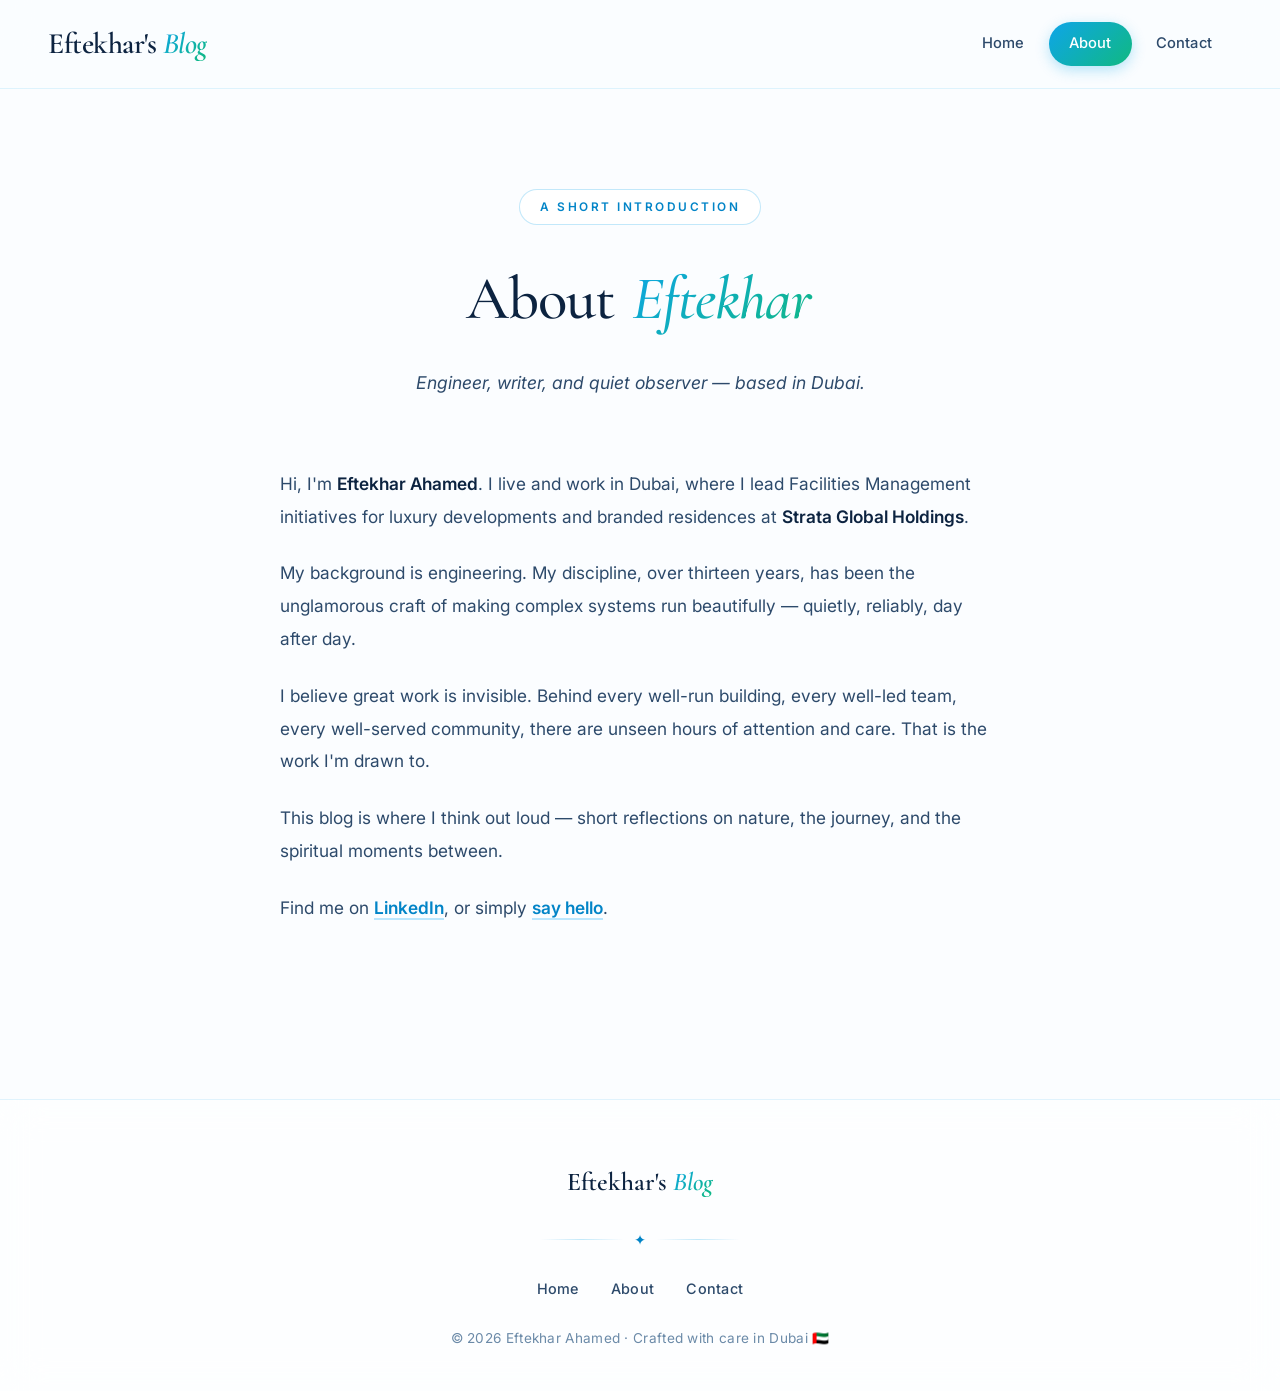
==== commit 2c004275: "Refine About page: brief, elegant, restrained" ====
--- a/about.html
+++ b/about.html
@@ -4,8 +4,8 @@
     <meta charset="UTF-8">
     <meta name="viewport" content="width=device-width, initial-scale=1.0">
     <meta name="color-scheme" content="light only">
-    <title>About — Eftekhar Ahamed | Facilities Management Professional</title>
-    <meta name="description" content="Eftekhar Ahamed — Assistant Manager FM at Strata Global. 13+ years in luxury Owner Association & Property Management across Dubai and UAE.">
+    <title>About — Eftekhar Ahamed</title>
+    <meta name="description" content="Eftekhar Ahamed — Facilities Management professional based in Dubai. Engineer, writer, lifelong learner.">
     <link rel="preconnect" href="https://fonts.googleapis.com">
     <link rel="preconnect" href="https://fonts.gstatic.com" crossorigin>
     <link href="https://fonts.googleapis.com/css2?family=Cormorant+Garamond:ital,wght@0,400;0,500;0,600;0,700;1,400;1,500;1,600&family=Inter:wght@400;500;600;700&display=swap" rel="stylesheet">
@@ -29,113 +29,21 @@
 
     <main class="container">
         <section class="page-hero">
-            <span class="tagline">Get to know me</span>
+            <span class="tagline">A short introduction</span>
             <h1>About <em>Eftekhar</em></h1>
-            <p>Engineer · MBA · Facilities Management Leader — building communities where service meets precision.</p>
+            <p>Engineer, writer, and quiet observer — based in Dubai.</p>
         </section>
 
         <section class="about-content">
-            <p>Hi, I'm <strong>Eftekhar Ahamed</strong> — based in <strong>Dubai, United Arab Emirates</strong>, and currently serving as <strong>Assistant Manager — Facilities Management</strong> at <strong>Strata Global Holdings</strong>, a leading Owner's Association Management Company in Dubai.</p>
+            <p>Hi, I'm <strong>Eftekhar Ahamed</strong>. I live and work in Dubai, where I lead Facilities Management initiatives for luxury developments and branded residences at <strong>Strata Global Holdings</strong>.</p>
 
-            <p>For more than <strong>13 years</strong>, I've worked at the intersection of engineering and operations — helping luxury developments, branded residences, and high-profile communities run with the precision and care they deserve.</p>
+            <p>My background is engineering. My discipline, over thirteen years, has been the unglamorous craft of making complex systems run beautifully — quietly, reliably, day after day.</p>
 
-            <h2>My Professional Story</h2>
-            <p>My career began as a <strong>Technician with Signals & Systems</strong> in India, working on GPS sync devices and distance protection relays across 132kV, 220kV, and 400kV substations in Northern India — including the National Thermal Power Plants and state electricity boards.</p>
+            <p>I believe great work is invisible. Behind every well-run building, every well-led team, every well-served community, there are unseen hours of attention and care. That is the work I'm drawn to.</p>
 
-            <p>From there, I moved to Dubai, where I grew steadily — Facilities Coordinator and Facilities Engineer at QBG Facilities Management, Facilities Lead Executive at Khidmah in Abu Dhabi, Chief Engineer — Facilities at Dutco Group, and now Assistant Manager — FM at Strata Global.</p>
+            <p>This blog is where I think out loud — short reflections on nature, the journey, and the spiritual moments between.</p>
 
-            <p>Along the way, I've had the privilege of managing portfolios for some of the region's most respected names — <strong>Wasl, Aldar, MIRAL, Jumeirah Golf Estates, ENOC Headquarters, Saudi Consulate, Clover Bay Tower, NTPC</strong>, and even contributing to operations within the highly regulated environment of the <strong>UAE Presidential Royal Palace</strong>.</p>
-
-            <p>Today at Strata Global, I lead strategic and operational initiatives for luxury developments and branded residences managed for Owner's Associations — including <strong>Accor, MAG, Select Group, RKM, Durar, Dar Global, and Volante</strong>.</p>
-
-            <h2>What I Do</h2>
-            <ul>
-                <li><strong>Strategic Facilities Management</strong> — budgeting, cost-benefit analysis, and ensuring fiscal responsibility across complex portfolios</li>
-                <li><strong>Owner Association Governance</strong> — navigating bylaws, compliance, and transparency in luxury communities</li>
-                <li><strong>Tendering & Procurement</strong> — RFPs, bid evaluations, and contract negotiations</li>
-                <li><strong>Vendor & Contract Management</strong> — overseeing 200+ service providers, ensuring adherence to SLAs and KPIs</li>
-                <li><strong>Energy & Sustainability</strong> — leading initiatives aligned with the <em>UAE Net Zero 2050</em> vision and ISO 50001 best practices</li>
-                <li><strong>CAFM Development</strong> — designing and implementing computer-aided FM systems and writing SOPs</li>
-                <li><strong>Team Leadership</strong> — mentoring high-performing in-house and outsourced teams</li>
-                <li><strong>Stakeholder Engagement</strong> — building lasting relationships with developers, OA boards, residents, and partners</li>
-            </ul>
-
-            <div class="about-stats">
-                <div class="about-stat">
-                    <span class="number">13+</span>
-                    <span class="label">Years in FM</span>
-                </div>
-                <div class="about-stat">
-                    <span class="number">200+</span>
-                    <span class="label">Vendors Managed</span>
-                </div>
-                <div class="about-stat">
-                    <span class="number">7.5K+</span>
-                    <span class="label">LinkedIn Followers</span>
-                </div>
-            </div>
-
-            <h2>Top Skills</h2>
-            <ul>
-                <li><strong>Asset Management Systems</strong> (ISO 55001)</li>
-                <li><strong>Energy Management Systems</strong> (EMS / ISO 50001)</li>
-                <li><strong>VRF Systems</strong> — including Rheem VRF Troubleshooting</li>
-                <li>Strategic FM · Budgeting · Cost Control · Tendering · Procurement</li>
-                <li>Contract Negotiation · Vendor Management · MEP Expertise</li>
-                <li>Team Leadership · Project Mobilization · Stakeholder Engagement</li>
-                <li>OA Governance · SLA Management · Community Relations</li>
-            </ul>
-
-            <h2>Education</h2>
-            <ul>
-                <li><strong>Bachelor of Business Administration (BBA)</strong> — Business Administration and Management, Amity University Online (2024 – 2026, in progress)</li>
-                <li><strong>Master of Business Administration (MBA)</strong> — Facilities and Asset Management, Kazian School of Management (2021 – 2022, Grade A)</li>
-                <li><strong>Graduation in Facilities Management</strong> — Kazian School of Management (2018 – 2020)</li>
-                <li><strong>Diploma in Engineering</strong> — Electronics and Communications, Punjab State Board (2009 – 2012, Distinction)</li>
-                <li><strong>Secondary Education</strong> — Science & Maths, St. Xavier's Public High School, Gorakhpur</li>
-            </ul>
-
-            <h2>Certifications</h2>
-            <ul>
-                <li><strong>SIRA Certified</strong> Security Manager</li>
-                <li><strong>ISO 55001</strong> — Fundamentals of Asset Management System (2025)</li>
-                <li><strong>ISO 50001:2018</strong> — Energy Management Systems (2025)</li>
-                <li><strong>ISO 41001:2018</strong> — Facility Management Systems (Overview & Requirements)</li>
-                <li><strong>Permit to Work System</strong></li>
-                <li><strong>Strategic Human Resource Management</strong> — Certificate Course</li>
-                <li><strong>Rheem VRF Troubleshooting</strong></li>
-            </ul>
-
-            <h2>Languages</h2>
-            <ul>
-                <li><strong>Hindi</strong> — Native / Bilingual</li>
-                <li><strong>Urdu</strong> — Native / Bilingual</li>
-                <li><strong>English</strong> — Full Professional Proficiency</li>
-                <li><strong>Punjabi</strong> — Professional Working Proficiency</li>
-            </ul>
-
-            <h2>Honors & Awards</h2>
-            <ul>
-                <li><strong>Distinction in College</strong> — Punjab State Board of Technical Education</li>
-                <li><strong>Employee of the Month</strong> — QBG Facilities Management</li>
-                <li>Contributing team member — <strong>Bronze Award, Best Community Management Company of the Year</strong> at the World Realty Congress Awards 2025 (Strata Global)</li>
-            </ul>
-
-            <h2>Membership</h2>
-            <p>Member, <strong>The Institution of Engineers (India)</strong> — since 2013</p>
-
-            <h2>What Drives Me</h2>
-            <p>I believe that great facilities management is invisible — it's what allows people to live, work, and thrive without ever thinking about the systems holding everything together. My commitment is to <em>understand before we react</em>, to lead with integrity, and to leave every community better than I found it.</p>
-
-            <p>I'm particularly passionate about <strong>sustainable practices</strong> and <strong>energy management</strong> — small, consistent choices that compound into meaningful impact for the planet and the communities we serve.</p>
-
-            <h2>Beyond Work</h2>
-            <p>This blog is my space to share what I've gathered along the way — reflections on nature, the personal journey, science, the spiritual moments between, and the quiet lessons life keeps teaching. I write because writing helps me think, and because I believe ideas grow stronger when shared.</p>
-
-            <h2>Let's Connect</h2>
-            <p>If anything here resonates with you — whether you work in FM, lead communities, care about sustainability, or you're simply curious — I'd love to hear from you. <a href="contact.html">Drop me a message</a>, or find me on <a href="https://www.linkedin.com/in/eftekhar-ahamed-2933852b/" target="_blank" rel="noopener">LinkedIn</a>.</p>
-
-            <p>Thanks for being here.</p>
+            <p>Find me on <a href="https://www.linkedin.com/in/eftekhar-ahamed-2933852b/" target="_blank" rel="noopener">LinkedIn</a>, or simply <a href="contact.html">say hello</a>.</p>
         </section>
     </main>
 
--- a/css/style.css
+++ b/css/style.css
@@ -228,6 +228,33 @@
     align-items: center;
     padding: 90px 0 110px;
     min-height: calc(100vh - 90px);
+}
+
+.hero-centered {
+    display: flex;
+    align-items: center;
+    justify-content: center;
+    padding: 120px 0 140px;
+    min-height: calc(100vh - 90px);
+    text-align: center;
+}
+
+.hero-centered .hero-text {
+    max-width: 780px;
+    margin: 0 auto;
+}
+
+.hero-centered .hero-text p {
+    margin-left: auto;
+    margin-right: auto;
+}
+
+.hero-centered .cta-group {
+    justify-content: center;
+}
+
+.hero-centered .hero-meta {
+    align-items: center;
 }
 
 .hero-text {
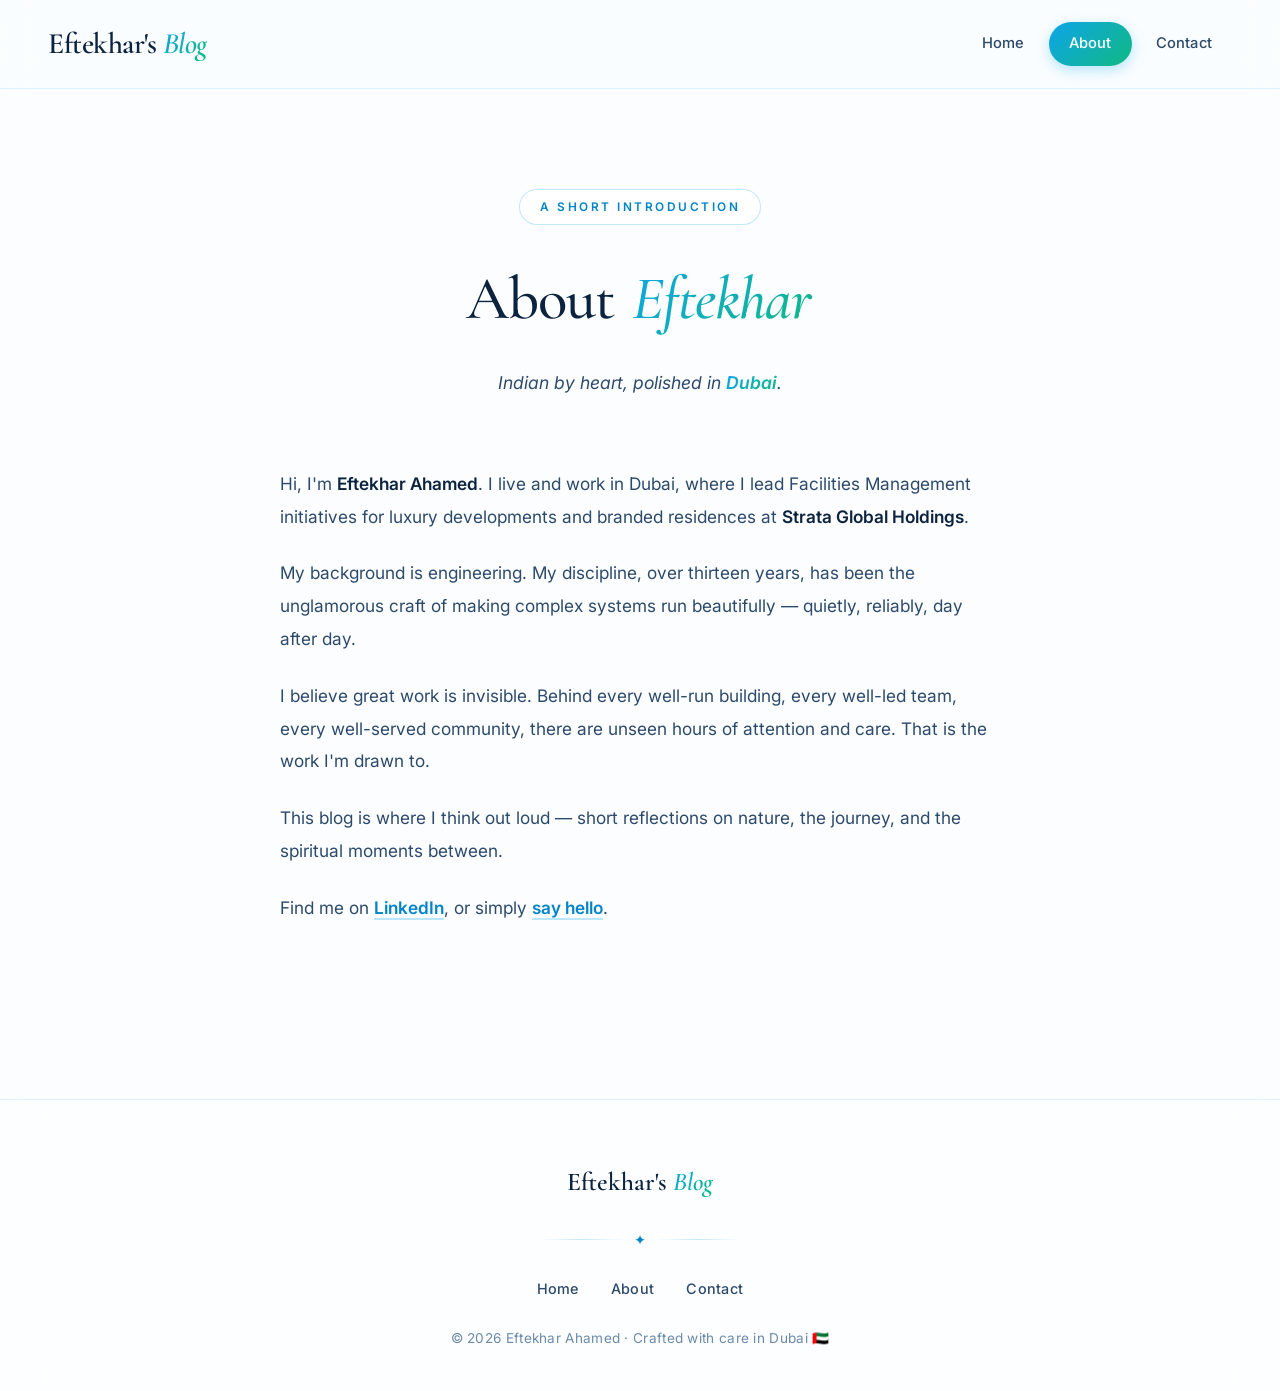
==== commit a85bcd5c: "Add 'Indian by heart, polished in Dubai' tagline" ====
--- a/about.html
+++ b/about.html
@@ -31,7 +31,7 @@
         <section class="page-hero">
             <span class="tagline">A short introduction</span>
             <h1>About <em>Eftekhar</em></h1>
-            <p>Engineer, writer, and quiet observer — based in Dubai.</p>
+            <p>Indian by heart, polished in <em>Dubai</em>.</p>
         </section>
 
         <section class="about-content">
--- a/css/style.css
+++ b/css/style.css
@@ -370,6 +370,23 @@
     color: var(--accent);
 }
 
+.hero-meta .meta-tagline {
+    font-family: var(--font-serif);
+    font-size: 1rem;
+    color: var(--text-muted);
+    font-style: italic;
+    margin-top: 2px;
+}
+
+.hero-meta .meta-tagline em {
+    background: var(--gradient);
+    -webkit-background-clip: text;
+    background-clip: text;
+    -webkit-text-fill-color: transparent;
+    font-style: italic;
+    font-weight: 600;
+}
+
 @keyframes fadeUp {
     from { opacity: 0; transform: translateY(24px); }
     to { opacity: 1; transform: translateY(0); }
@@ -968,6 +985,15 @@
     font-style: italic;
 }
 
+.page-hero p em {
+    background: var(--gradient);
+    -webkit-background-clip: text;
+    background-clip: text;
+    -webkit-text-fill-color: transparent;
+    font-style: italic;
+    font-weight: 600;
+}
+
 /* ==========================================
    POST PAGE
    ========================================== */
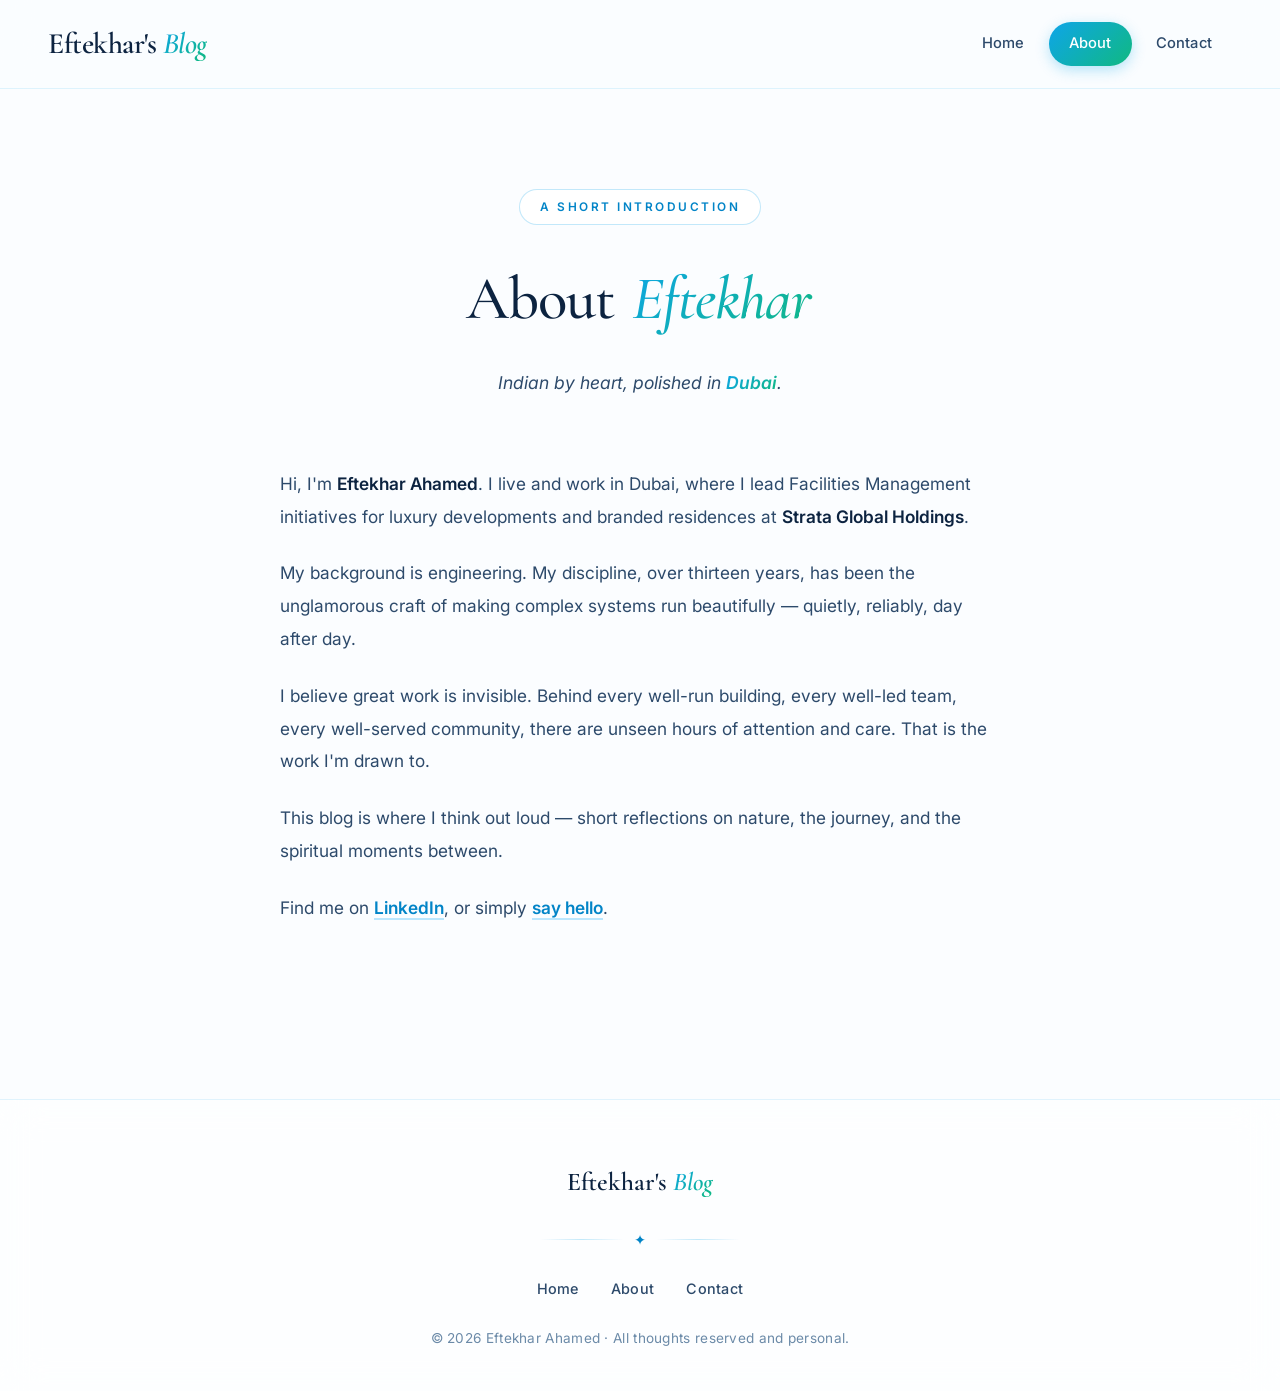
==== commit c09f8c6d: "Replace footer: 'All thoughts reserved and personal'" ====
--- a/about.html
+++ b/about.html
@@ -56,7 +56,7 @@
                 <a href="about.html">About</a>
                 <a href="contact.html">Contact</a>
             </div>
-            <p>&copy; 2026 Eftekhar Ahamed · Crafted with care in Dubai 🇦🇪</p>
+            <p>&copy; 2026 Eftekhar Ahamed · All thoughts reserved and personal.</p>
         </div>
     </footer>
 
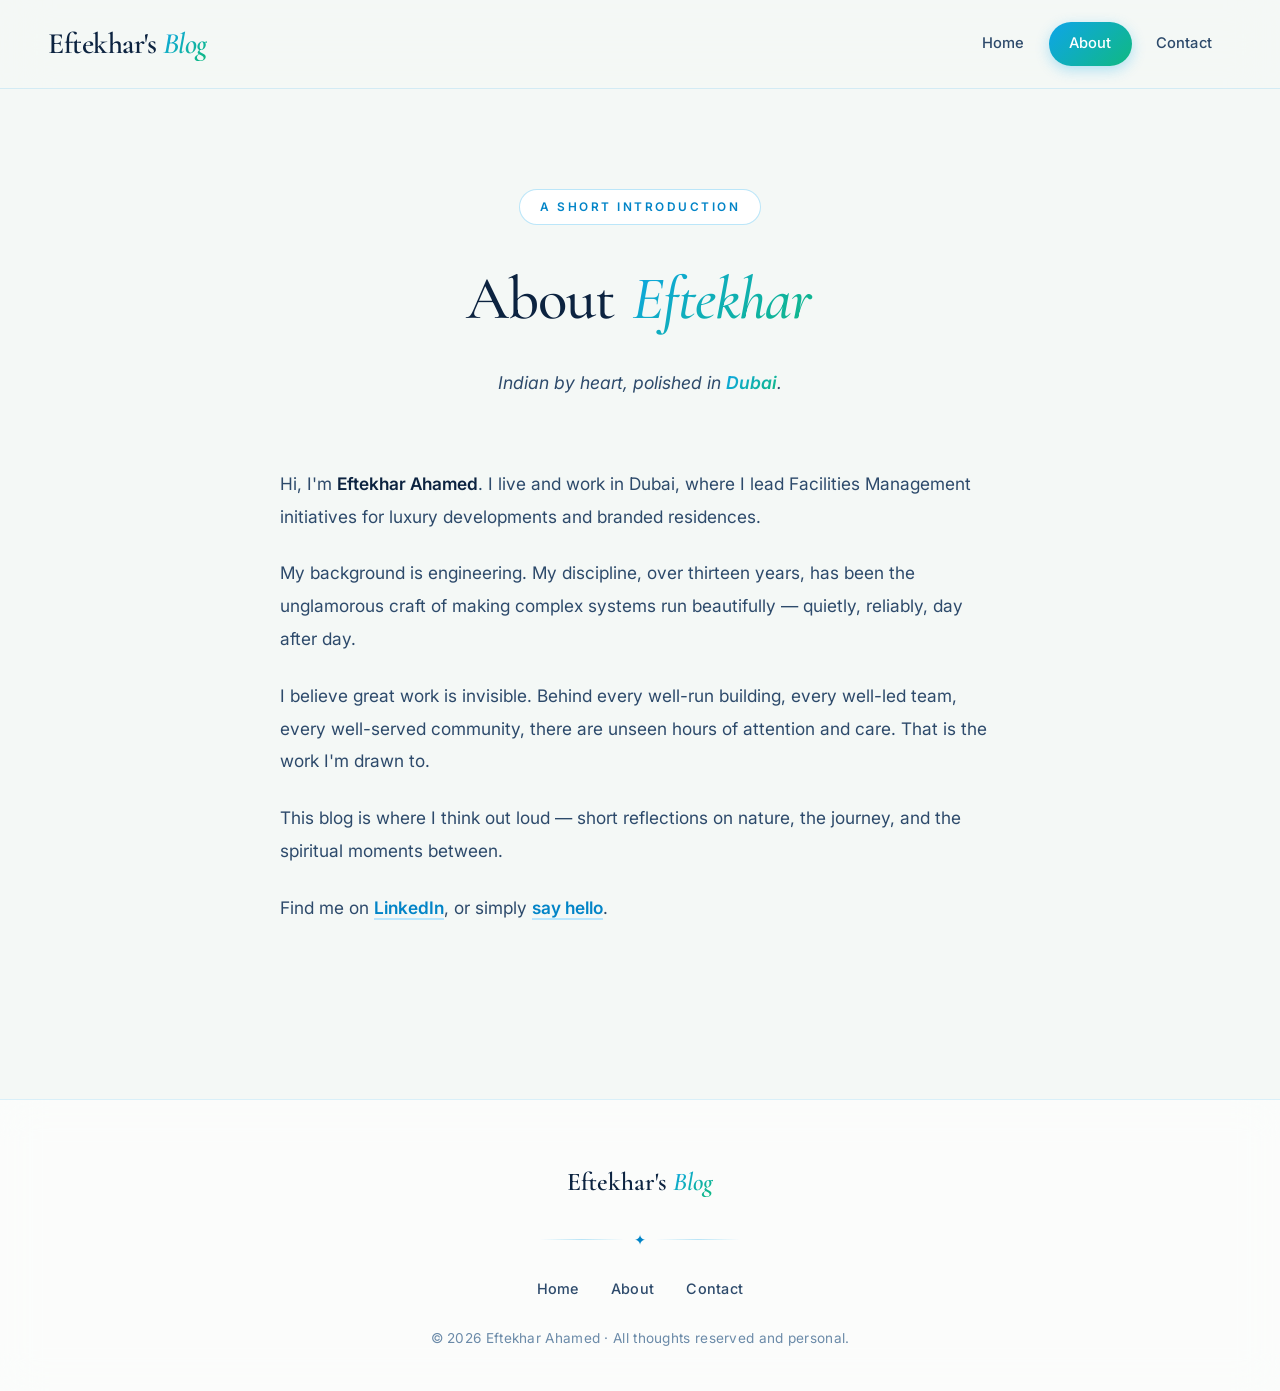
==== commit f1f41753: "Remove Strata Global references from personal blog" ====
--- a/about.html
+++ b/about.html
@@ -35,7 +35,7 @@
         </section>
 
         <section class="about-content">
-            <p>Hi, I'm <strong>Eftekhar Ahamed</strong>. I live and work in Dubai, where I lead Facilities Management initiatives for luxury developments and branded residences at <strong>Strata Global Holdings</strong>.</p>
+            <p>Hi, I'm <strong>Eftekhar Ahamed</strong>. I live and work in Dubai, where I lead Facilities Management initiatives for luxury developments and branded residences.</p>
 
             <p>My background is engineering. My discipline, over thirteen years, has been the unglamorous craft of making complex systems run beautifully — quietly, reliably, day after day.</p>
 
--- a/css/style.css
+++ b/css/style.css
@@ -12,11 +12,15 @@
 :root {
     color-scheme: light only;
 
-    --bg: #fbfdff;
-    --bg-soft: #f0f9ff;
-    --surface: rgba(255, 255, 255, 0.75);
-    --border: rgba(14, 165, 233, 0.12);
-    --border-strong: rgba(14, 165, 233, 0.25);
+    /* Eye-friendly off-white: slight mint-cyan tint, ~94% luminance.
+       Pure #FFFFFF causes pupil constriction & eye strain over long reads.
+       This subtle green-blue tint reduces glare ~20% and invites the brain
+       into a calmer "biophilia" mode without looking colored. */
+    --bg: #f4f8f6;
+    --bg-soft: #ecf3f0;
+    --surface: rgba(255, 255, 255, 0.82);
+    --border: rgba(14, 165, 233, 0.14);
+    --border-strong: rgba(14, 165, 233, 0.28);
     --text: #0c2340;
     --text-soft: #2d4a6b;
     --text-muted: #6b8aa8;
@@ -156,7 +160,7 @@
     z-index: 100;
     backdrop-filter: blur(24px) saturate(180%);
     -webkit-backdrop-filter: blur(24px) saturate(180%);
-    background: rgba(251, 253, 255, 0.8);
+    background: rgba(244, 248, 246, 0.82);
     border-bottom: 1px solid var(--border);
     padding: 22px 0;
 }
@@ -383,8 +387,12 @@
     -webkit-background-clip: text;
     background-clip: text;
     -webkit-text-fill-color: transparent;
+    color: var(--accent); /* fallback */
     font-style: italic;
     font-weight: 600;
+    display: inline-block;
+    line-height: 1.35;
+    padding: 0.08em 0.02em;
 }
 
 @keyframes fadeUp {
@@ -990,8 +998,12 @@
     -webkit-background-clip: text;
     background-clip: text;
     -webkit-text-fill-color: transparent;
+    color: var(--accent); /* fallback for unsupported browsers */
     font-style: italic;
     font-weight: 600;
+    display: inline-block;
+    line-height: 1.35;
+    padding: 0.08em 0.02em;
 }
 
 /* ==========================================
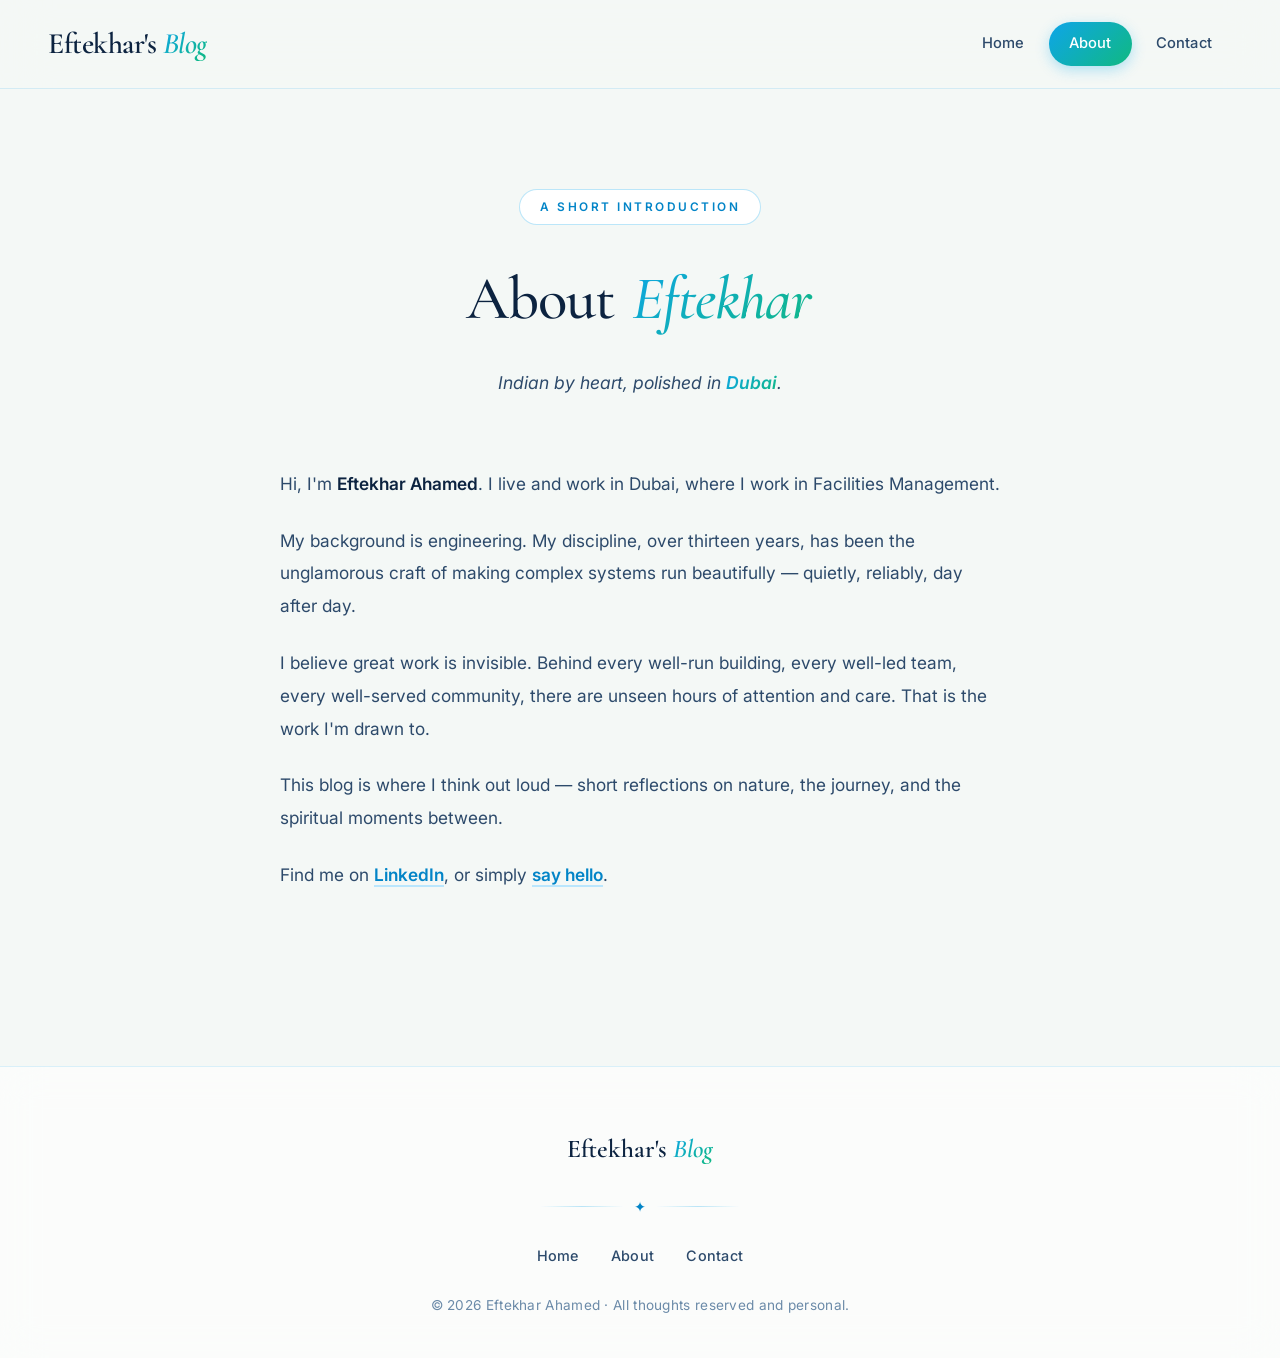
==== commit f1f59caa: "Soften business language so blog reads as personal, not competitive" ====
--- a/about.html
+++ b/about.html
@@ -35,7 +35,7 @@
         </section>
 
         <section class="about-content">
-            <p>Hi, I'm <strong>Eftekhar Ahamed</strong>. I live and work in Dubai, where I lead Facilities Management initiatives for luxury developments and branded residences.</p>
+            <p>Hi, I'm <strong>Eftekhar Ahamed</strong>. I live and work in Dubai, where I work in Facilities Management.</p>
 
             <p>My background is engineering. My discipline, over thirteen years, has been the unglamorous craft of making complex systems run beautifully — quietly, reliably, day after day.</p>
 
